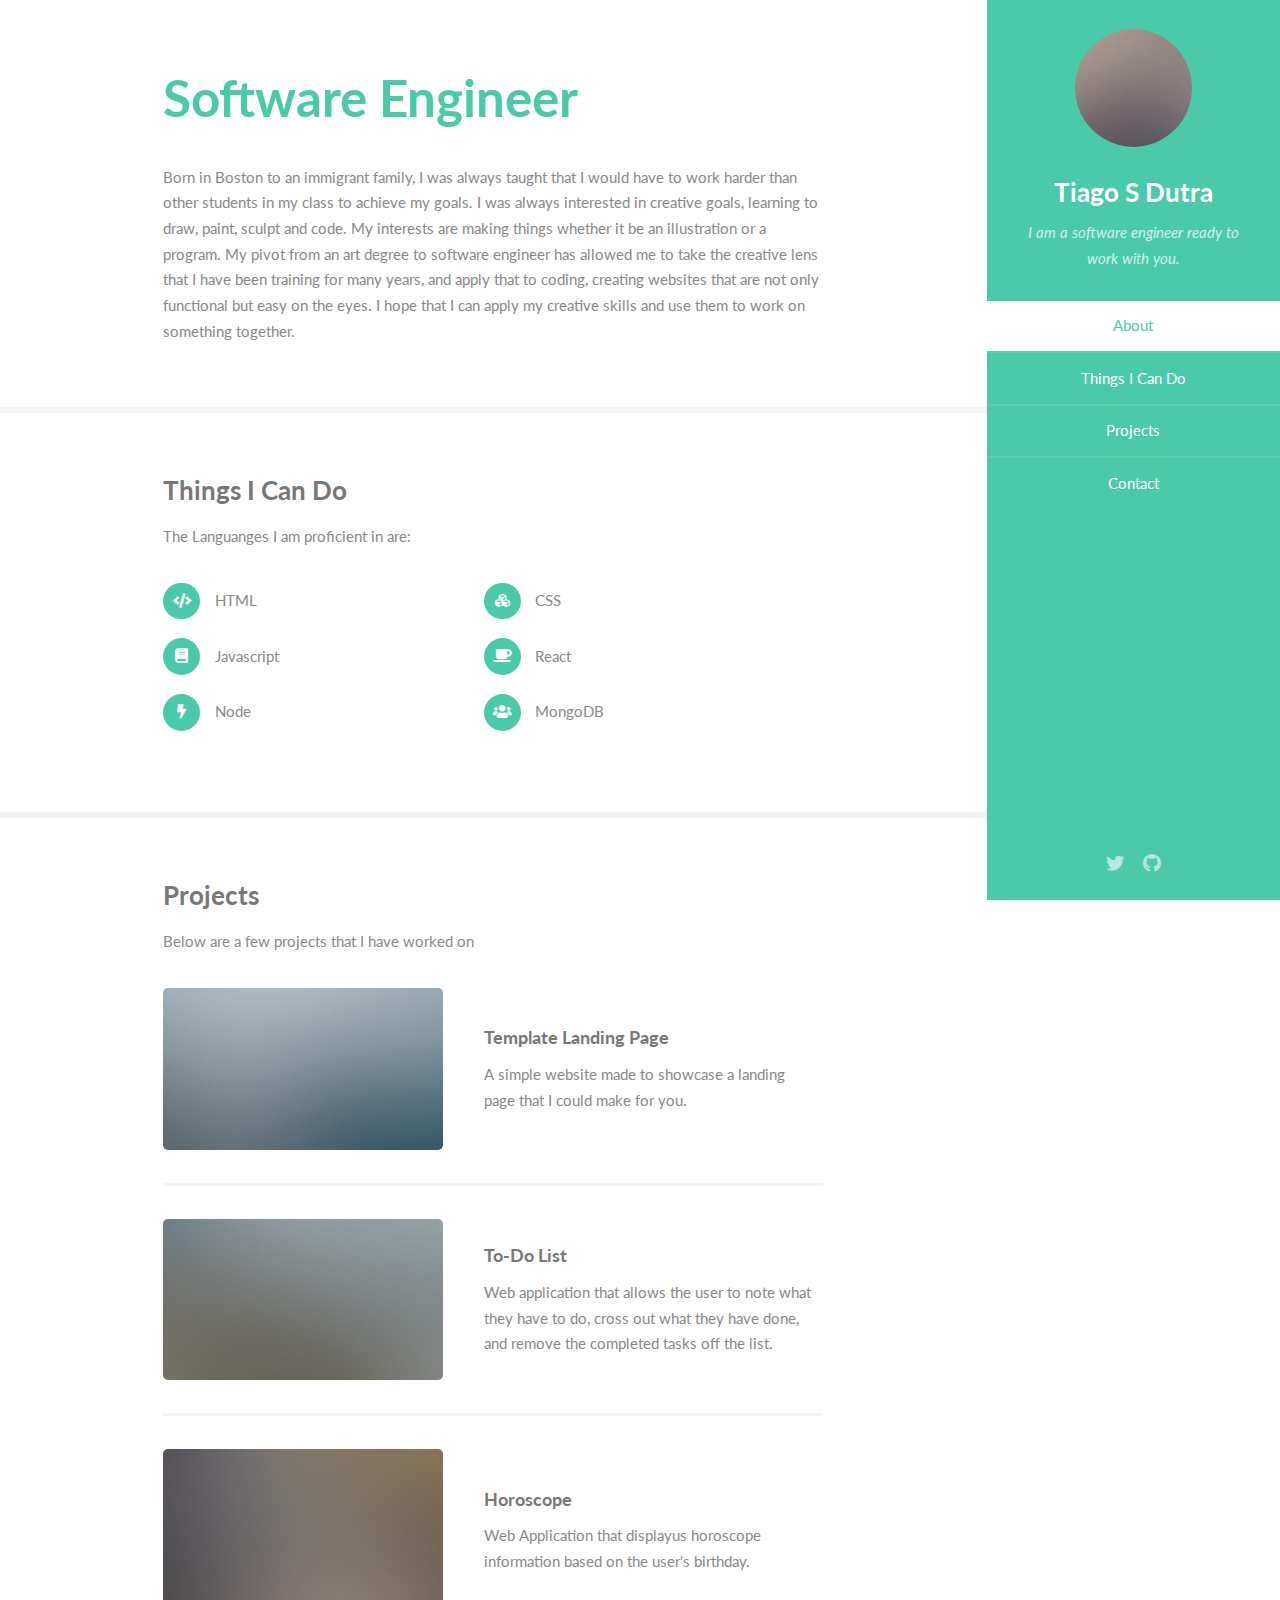
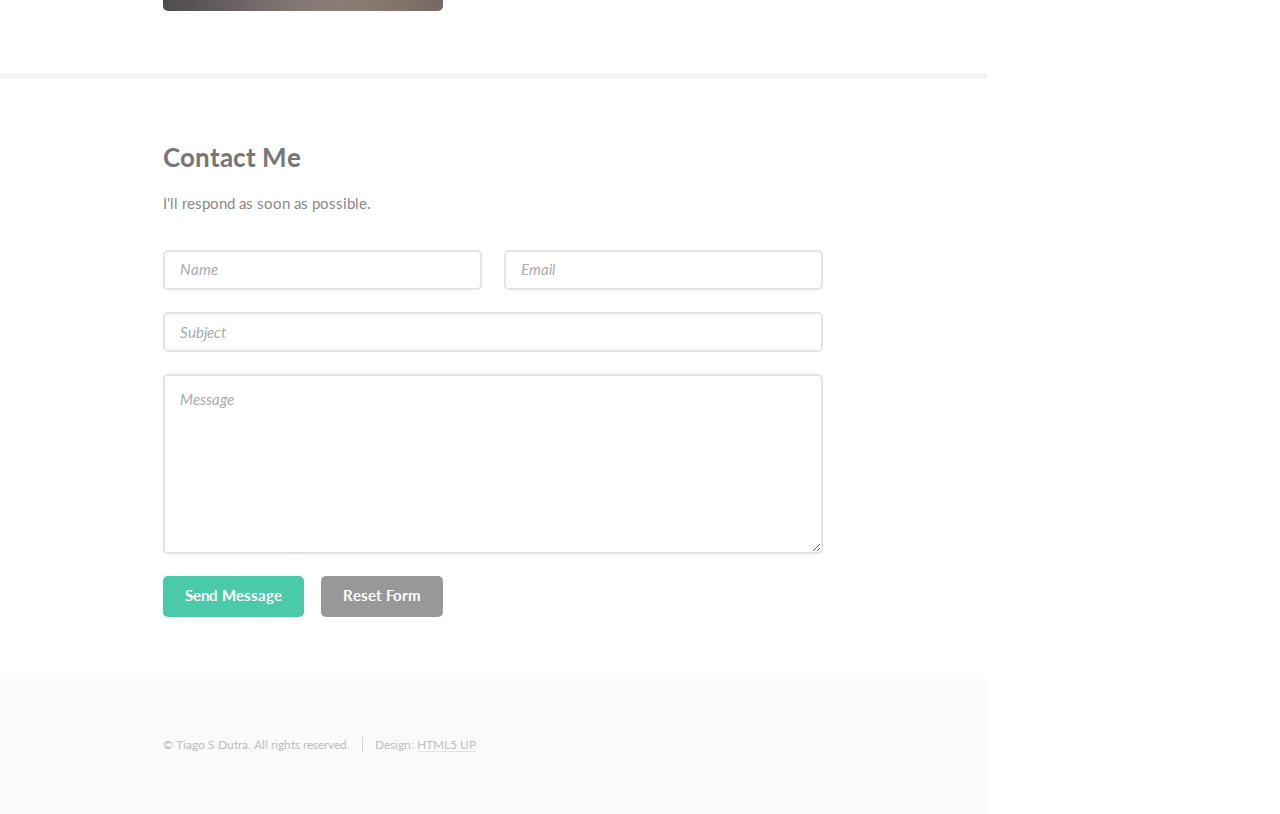
==== index.html @ 6ede803d "Initial commit" ====
<!DOCTYPE HTML>
<!--
	Read Only by HTML5 UP
	html5up.net | @ajlkn
	Free for personal and commercial use under the CCA 3.0 license (html5up.net/license)
-->
<html>
	<head>
		<title>Read Only by HTML5 UP</title>
		<meta charset="utf-8" />
		<meta name="viewport" content="width=device-width, initial-scale=1, user-scalable=no" />
		<link rel="stylesheet" href="assets/css/main.css" />
	</head>
	<body class="is-preload">

		<!-- Header -->
			<section id="header">
				<header>
					<span class="image avatar"><img src="images/avatar.jpg" alt="" /></span>
					<h1 id="logo"><a href="#">Tiago S Dutra</a></h1>
					<p>I am a software engineer ready to work with you.</p>
				</header>
				<nav id="nav">
					<ul>
						<li><a href="#one" class="active">About</a></li>
						<li><a href="#two">Things I Can Do</a></li>
						<li><a href="#three">Projects</a></li>
						<li><a href="#four">Contact</a></li>
					</ul>
				</nav>
				<footer>
					<ul class="icons">
						<li><a href="#" class="icon brands fa-twitter"><span class="label">Twitter</span></a></li>
						<!-- <li><a href="#" class="icon brands fa-facebook-f"><span class="label">Facebook</span></a></li> -->
						<!-- <li><a href="#" class="icon brands fa-instagram"><span class="label">Instagram</span></a></li> -->
						<li><a href="#" class="icon brands fa-github"><span class="label">Github</span></a></li>
						<!-- <li><a href="#" class="icon solid fa-envelope"><span class="label">Email</span></a></li> -->
					</ul>
				</footer>
			</section>

		<!-- Wrapper -->
			<div id="wrapper">

				<!-- Main -->
					<div id="main">

						<!-- One -->
							<section id="one">
								<!-- <div class="image main" data-position="center">
									<img src="images/banner.jpg" alt="" />
								</div> -->
								<div class="container">
									<header class="major">
										<h2>Software Engineer</h2>
										<!-- <p>Just an incredibly simple responsive site<br />
										template freebie by <a href="http://html5up.net">HTML5 UP</a>.</p> -->
									</header>
									<p>Born in Boston to an immigrant family, I was always taught that I would have to work harder than other students in my class to achieve my goals. I was always interested in creative goals, learning to draw, paint, sculpt and code. My interests are making things whether it be an illustration or a program. My pivot from an art degree to software engineer has allowed me to take the creative lens that I have been training for many years, and apply that to coding, creating websites that are not only functional but easy on the eyes. I hope that I can apply my creative skills and use them to work on something together.
									</p>
								</div>
							</section>

						<!-- Two -->
							<section id="two">
								<div class="container">
									<h3>Things I Can Do</h3>
									<p>The Languanges I am proficient in are:</p>
									<ul class="feature-icons">
										<li class="icon solid fa-code">HTML</li>
										<li class="icon solid fa-cubes">CSS</li>
										<li class="icon solid fa-book">Javascript</li>
										<li class="icon solid fa-coffee">React</li>
										<li class="icon solid fa-bolt">Node</li>
										<li class="icon solid fa-users">MongoDB</li>
									</ul>
								</div>
							</section>

						<!-- Three -->
							<section id="three">
								<div class="container">
									<h3>Projects</h3>
									<p>Below are a few projects that I have worked on</p>
									<div class="features">
										<article>
											<a href="#" class="image"><img src="images/pic01.jpg" alt="" /></a>
											<div class="inner">
												<h4>Template Landing Page</h4>
												<p>A simple website made to showcase a landing page that I could make for you.</p>
											</div>
										</article>
										<article>
											<a href="#" class="image"><img src="images/pic02.jpg" alt="" /></a>
											<div class="inner">
												<h4>To-Do List</h4>
												<p>Web application that allows the user to note what they have to do, cross out what they have done, and remove the completed tasks off the list.</p>
											</div>
										</article>
										<article>
											<a href="#" class="image"><img src="images/pic03.jpg" alt="" /></a>
											<div class="inner">
												<h4>Horoscope</h4>
												<p>Web Application that displayus horoscope information based on the user's birthday.</p>
											</div>
										</article>
									</div>
								</div>
							</section>

						<!-- Four -->
							<section id="four">
								<div class="container">
									<h3>Contact Me</h3>
									<p>I'll respond as soon as possible.</p>
									<form method="post" action="#">
										<div class="row gtr-uniform">
											<div class="col-6 col-12-xsmall"><input type="text" name="name" id="name" placeholder="Name" /></div>
											<div class="col-6 col-12-xsmall"><input type="email" name="email" id="email" placeholder="Email" /></div>
											<div class="col-12"><input type="text" name="subject" id="subject" placeholder="Subject" /></div>
											<div class="col-12"><textarea name="message" id="message" placeholder="Message" rows="6"></textarea></div>
											<div class="col-12">
												<ul class="actions">
													<li><input type="submit" class="primary" value="Send Message" /></li>
													<li><input type="reset" value="Reset Form" /></li>
												</ul>
											</div>
										</div>
									</form>
								</div>
							</section>

						<!-- Five -->
						<!--
							<section id="five">
								<div class="container">
									<h3>Elements</h3>

									<section>
										<h4>Text</h4>
										<p>This is <b>bold</b> and this is <strong>strong</strong>. This is <i>italic</i> and this is <em>emphasized</em>.
										This is <sup>superscript</sup> text and this is <sub>subscript</sub> text.
										This is <u>underlined</u> and this is code: <code>for (;;) { ... }</code>. Finally, <a href="#">this is a link</a>.</p>
										<hr />
										<header>
											<h4>Heading with a Subtitle</h4>
											<p>Lorem ipsum dolor sit amet nullam id egestas urna aliquam</p>
										</header>
										<p>Nunc lacinia ante nunc ac lobortis. Interdum adipiscing gravida odio porttitor sem non mi integer non faucibus ornare mi ut ante amet placerat aliquet. Volutpat eu sed ante lacinia sapien lorem accumsan varius montes viverra nibh in adipiscing blandit tempus accumsan.</p>
										<header>
											<h5>Heading with a Subtitle</h5>
											<p>Lorem ipsum dolor sit amet nullam id egestas urna aliquam</p>
										</header>
										<p>Nunc lacinia ante nunc ac lobortis. Interdum adipiscing gravida odio porttitor sem non mi integer non faucibus ornare mi ut ante amet placerat aliquet. Volutpat eu sed ante lacinia sapien lorem accumsan varius montes viverra nibh in adipiscing blandit tempus accumsan.</p>
										<hr />
										<h2>Heading Level 2</h2>
										<h3>Heading Level 3</h3>
										<h4>Heading Level 4</h4>
										<h5>Heading Level 5</h5>
										<h6>Heading Level 6</h6>
										<hr />
										<h5>Blockquote</h5>
										<blockquote>Fringilla nisl. Donec accumsan interdum nisi, quis tincidunt felis sagittis eget tempus euismod. Vestibulum ante ipsum primis in faucibus vestibulum. Blandit adipiscing eu felis iaculis volutpat ac adipiscing accumsan faucibus. Vestibulum ante ipsum primis in faucibus lorem ipsum dolor sit amet nullam adipiscing eu felis.</blockquote>
										<h5>Preformatted</h5>
										<pre><code>i = 0;

while (!deck.isInOrder()) {
    print 'Iteration ' + i;
    deck.shuffle();
    i++;
}

print 'It took ' + i + ' iterations to sort the deck.';</code></pre>
									</section>

									<section>
										<h4>Lists</h4>
										<div class="row">
											<div class="col-6 col-12-xsmall">
												<h5>Unordered</h5>
												<ul>
													<li>Dolor pulvinar etiam magna etiam.</li>
													<li>Sagittis adipiscing lorem eleifend.</li>
													<li>Felis enim feugiat dolore viverra.</li>
												</ul>
												<h5>Alternate</h5>
												<ul class="alt">
													<li>Dolor pulvinar etiam magna etiam.</li>
													<li>Sagittis adipiscing lorem eleifend.</li>
													<li>Felis enim feugiat dolore viverra.</li>
												</ul>
											</div>
											<div class="col-6 col-12-xsmall">
												<h5>Ordered</h5>
												<ol>
													<li>Dolor pulvinar etiam magna etiam.</li>
													<li>Etiam vel felis at lorem sed viverra.</li>
													<li>Felis enim feugiat dolore viverra.</li>
													<li>Dolor pulvinar etiam magna etiam.</li>
													<li>Etiam vel felis at lorem sed viverra.</li>
													<li>Felis enim feugiat dolore viverra.</li>
												</ol>
												<h5>Icons</h5>
												<ul class="icons">
													<li><a href="#" class="icon brands fa-twitter"><span class="label">Twitter</span></a></li>
													<li><a href="#" class="icon brands fa-facebook-f"><span class="label">Facebook</span></a></li>
													<li><a href="#" class="icon brands fa-instagram"><span class="label">Instagram</span></a></li>
													<li><a href="#" class="icon brands fa-github"><span class="label">Github</span></a></li>
													<li><a href="#" class="icon brands fa-dribbble"><span class="label">Dribbble</span></a></li>
													<li><a href="#" class="icon brands fa-tumblr"><span class="label">Tumblr</span></a></li>
												</ul>
											</div>
										</div>
										<h5>Actions</h5>
										<ul class="actions">
											<li><a href="#" class="button primary">Default</a></li>
											<li><a href="#" class="button">Default</a></li>
											<li><a href="#" class="button alt">Default</a></li>
										</ul>
										<ul class="actions small">
											<li><a href="#" class="button primary small">Small</a></li>
											<li><a href="#" class="button small">Small</a></li>
											<li><a href="#" class="button alt small">Small</a></li>
										</ul>
										<div class="row">
											<div class="col-3 col-6-medium col-12-xsmall">
												<ul class="actions stacked">
													<li><a href="#" class="button primary">Default</a></li>
													<li><a href="#" class="button">Default</a></li>
													<li><a href="#" class="button alt">Default</a></li>
												</ul>
											</div>
											<div class="col-3 col-6 col-12-xsmall">
												<ul class="actions stacked">
													<li><a href="#" class="button primary small">Small</a></li>
													<li><a href="#" class="button small">Small</a></li>
													<li><a href="#" class="button alt small">Small</a></li>
												</ul>
											</div>
											<div class="col-3 col-6-medium col-12-xsmall">
												<ul class="actions stacked">
													<li><a href="#" class="button primary fit">Default</a></li>
													<li><a href="#" class="button fit">Default</a></li>
													<li><a href="#" class="button alt fit">Default</a></li>
												</ul>
											</div>
											<div class="col-3 col-6-medium col-12-xsmall">
												<ul class="actions stacked">
													<li><a href="#" class="button primary small fit">Small</a></li>
													<li><a href="#" class="button small fit">Small</a></li>
													<li><a href="#" class="button alt small fit">Small</a></li>
												</ul>
											</div>
										</div>
									</section>

									<section>
										<h4>Table</h4>
										<h5>Default</h5>
										<div class="table-wrapper">
											<table>
												<thead>
													<tr>
														<th>Name</th>
														<th>Description</th>
														<th>Price</th>
													</tr>
												</thead>
												<tbody>
													<tr>
														<td>Item One</td>
														<td>Ante turpis integer aliquet porttitor.</td>
														<td>29.99</td>
													</tr>
													<tr>
														<td>Item Two</td>
														<td>Vis ac commodo adipiscing arcu aliquet.</td>
														<td>19.99</td>
													</tr>
													<tr>
														<td>Item Three</td>
														<td> Morbi faucibus arcu accumsan lorem.</td>
														<td>29.99</td>
													</tr>
													<tr>
														<td>Item Four</td>
														<td>Vitae integer tempus condimentum.</td>
														<td>19.99</td>
													</tr>
													<tr>
														<td>Item Five</td>
														<td>Ante turpis integer aliquet porttitor.</td>
														<td>29.99</td>
													</tr>
												</tbody>
												<tfoot>
													<tr>
														<td colspan="2"></td>
														<td>100.00</td>
													</tr>
												</tfoot>
											</table>
										</div>

										<h5>Alternate</h5>
										<div class="table-wrapper">
											<table class="alt">
												<thead>
													<tr>
														<th>Name</th>
														<th>Description</th>
														<th>Price</th>
													</tr>
												</thead>
												<tbody>
													<tr>
														<td>Item One</td>
														<td>Ante turpis integer aliquet porttitor.</td>
														<td>29.99</td>
													</tr>
													<tr>
														<td>Item Two</td>
														<td>Vis ac commodo adipiscing arcu aliquet.</td>
														<td>19.99</td>
													</tr>
													<tr>
														<td>Item Three</td>
														<td> Morbi faucibus arcu accumsan lorem.</td>
														<td>29.99</td>
													</tr>
													<tr>
														<td>Item Four</td>
														<td>Vitae integer tempus condimentum.</td>
														<td>19.99</td>
													</tr>
													<tr>
														<td>Item Five</td>
														<td>Ante turpis integer aliquet porttitor.</td>
														<td>29.99</td>
													</tr>
												</tbody>
												<tfoot>
													<tr>
														<td colspan="2"></td>
														<td>100.00</td>
													</tr>
												</tfoot>
											</table>
										</div>
									</section>

									<section>
										<h4>Buttons</h4>
										<ul class="actions">
											<li><a href="#" class="button primary">Primary</a></li>
											<li><a href="#" class="button">Default</a></li>
											<li><a href="#" class="button alt">Alternate</a></li>
										</ul>
										<ul class="actions">
											<li><a href="#" class="button primary large">Large</a></li>
											<li><a href="#" class="button">Default</a></li>
											<li><a href="#" class="button alt small">Small</a></li>
										</ul>
										<ul class="actions fit">
											<li><a href="#" class="button primary fit">Fit</a></li>
											<li><a href="#" class="button fit">Fit</a></li>
											<li><a href="#" class="button alt fit">Fit</a></li>
										</ul>
										<ul class="actions fit small">
											<li><a href="#" class="button primary fit small">Fit + Small</a></li>
											<li><a href="#" class="button fit small">Fit + Small</a></li>
											<li><a href="#" class="button alt fit small">Fit + Small</a></li>
										</ul>
										<ul class="actions">
											<li><a href="#" class="button primary icon solid fa-download">Icon</a></li>
											<li><a href="#" class="button icon solid fa-download">Icon</a></li>
											<li><a href="#" class="button alt icon solid fa-check">Icon</a></li>
										</ul>
										<ul class="actions">
											<li><span class="button primary disabled">Primary</span></li>
											<li><span class="button disabled">Default</span></li>
											<li><span class="button alt disabled">Alternate</span></li>
										</ul>
									</section>

									<section>
										<h4>Form</h4>
										<form method="post" action="#">
											<div class="row gtr-uniform">
												<div class="col-6 col-12-xsmall">
													<input type="text" name="demo-name" id="demo-name" value="" placeholder="Name" />
												</div>
												<div class="col-6 col-12-xsmall">
													<input type="email" name="demo-email" id="demo-email" value="" placeholder="Email" />
												</div>
												<div class="col-12">
													<select name="demo-category" id="demo-category">
														<option value="">- Category -</option>
														<option value="1">Manufacturing</option>
														<option value="1">Shipping</option>
														<option value="1">Administration</option>
														<option value="1">Human Resources</option>
													</select>
												</div>
												<div class="col-4 col-12-medium">
													<input type="radio" id="demo-priority-low" name="demo-priority" checked>
													<label for="demo-priority-low">Low Priority</label>
												</div>
												<div class="col-4 col-12-medium">
													<input type="radio" id="demo-priority-normal" name="demo-priority">
													<label for="demo-priority-normal">Normal Priority</label>
												</div>
												<div class="col-4 col-12-medium">
													<input type="radio" id="demo-priority-high" name="demo-priority">
													<label for="demo-priority-high">High Priority</label>
												</div>
												<div class="col-6 col-12-medium">
													<input type="checkbox" id="demo-copy" name="demo-copy">
													<label for="demo-copy">Email me a copy of this message</label>
												</div>
												<div class="col-6 col-12-medium">
													<input type="checkbox" id="demo-human" name="demo-human" checked>
													<label for="demo-human">I am a human and not a robot</label>
												</div>
												<div class="col-12">
													<textarea name="demo-message" id="demo-message" placeholder="Enter your message" rows="6"></textarea>
												</div>
												<div class="col-12">
													<ul class="actions">
														<li><input type="submit" value="Send Message" /></li>
														<li><input type="reset" value="Reset" class="alt" /></li>
													</ul>
												</div>
											</div>
										</form>
									</section>

									<section>
										<h4>Image</h4>
										<h5>Fit</h5>
										<span class="image fit"><img src="images/banner.jpg" alt="" /></span>
										<div class="box alt">
											<div class="row gtr-50 gtr-uniform">
												<div class="col-4"><span class="image fit"><img src="images/pic01.jpg" alt="" /></span></div>
												<div class="col-4"><span class="image fit"><img src="images/pic02.jpg" alt="" /></span></div>
												<div class="col-4"><span class="image fit"><img src="images/pic03.jpg" alt="" /></span></div>
												<div class="col-4"><span class="image fit"><img src="images/pic02.jpg" alt="" /></span></div>
												<div class="col-4"><span class="image fit"><img src="images/pic03.jpg" alt="" /></span></div>
												<div class="col-4"><span class="image fit"><img src="images/pic01.jpg" alt="" /></span></div>
												<div class="col-4"><span class="image fit"><img src="images/pic03.jpg" alt="" /></span></div>
												<div class="col-4"><span class="image fit"><img src="images/pic01.jpg" alt="" /></span></div>
												<div class="col-4"><span class="image fit"><img src="images/pic02.jpg" alt="" /></span></div>
											</div>
										</div>
										<h5>Left &amp; Right</h5>
										<p><span class="image left"><img src="images/avatar.jpg" alt="" /></span>Fringilla nisl. Donec accumsan interdum nisi, quis tincidunt felis sagittis eget. tempus euismod. Vestibulum ante ipsum primis in faucibus vestibulum. Blandit adipiscing eu felis iaculis volutpat ac adipiscing accumsan eu faucibus. Integer ac pellentesque praesent tincidunt felis sagittis eget. tempus euismod. Vestibulum ante ipsum primis in faucibus vestibulum. Blandit adipiscing eu felis iaculis volutpat ac adipiscing accumsan eu faucibus. Integer ac pellentesque praesent. Donec accumsan interdum nisi, quis tincidunt felis sagittis eget. tempus euismod. Vestibulum ante ipsum primis in faucibus vestibulum. Blandit adipiscing eu felis iaculis volutpat ac adipiscing accumsan eu faucibus. Integer ac pellentesque praesent tincidunt felis sagittis eget. tempus euismod. Vestibulum ante ipsum primis in faucibus vestibulum. Blandit adipiscing eu felis iaculis volutpat ac adipiscing accumsan eu faucibus. Integer ac pellentesque praesent.</p>
										<p><span class="image right"><img src="images/avatar.jpg" alt="" /></span>Fringilla nisl. Donec accumsan interdum nisi, quis tincidunt felis sagittis eget. tempus euismod. Vestibulum ante ipsum primis in faucibus vestibulum. Blandit adipiscing eu felis iaculis volutpat ac adipiscing accumsan eu faucibus. Integer ac pellentesque praesent tincidunt felis sagittis eget. tempus euismod. Vestibulum ante ipsum primis in faucibus vestibulum. Blandit adipiscing eu felis iaculis volutpat ac adipiscing accumsan eu faucibus. Integer ac pellentesque praesent. Donec accumsan interdum nisi, quis tincidunt felis sagittis eget. tempus euismod. Vestibulum ante ipsum primis in faucibus vestibulum. Blandit adipiscing eu felis iaculis volutpat ac adipiscing accumsan eu faucibus. Integer ac pellentesque praesent tincidunt felis sagittis eget. tempus euismod. Vestibulum ante ipsum primis in faucibus vestibulum. Blandit adipiscing eu felis iaculis volutpat ac adipiscing accumsan eu faucibus. Integer ac pellentesque praesent.</p>
									</section>

								</div>
							</section>
						-->

					</div>

				<!-- Footer -->
					<section id="footer">
						<div class="container">
							<ul class="copyright">
								<li>&copy; Tiago S Dutra. All rights reserved.</li><li>Design: <a href="http://html5up.net">HTML5 UP</a></li>
							</ul>
						</div>
					</section>

			</div>

		<!-- Scripts -->
			<script src="assets/js/jquery.min.js"></script>
			<script src="assets/js/jquery.scrollex.min.js"></script>
			<script src="assets/js/jquery.scrolly.min.js"></script>
			<script src="assets/js/browser.min.js"></script>
			<script src="assets/js/breakpoints.min.js"></script>
			<script src="assets/js/util.js"></script>
			<script src="assets/js/main.js"></script>

	</body>
</html>
---- assets/css/main.css ----
@import url("fontawesome-all.min.css");
@import url("https://fonts.googleapis.com/css?family=Lato:400,400italic,700,700italic|Source+Code+Pro:400");

/*
	Read Only by HTML5 UP
	html5up.net | @ajlkn
	Free for personal and commercial use under the CCA 3.0 license (html5up.net/license)
*/

html, body, div, span, applet, object,
iframe, h1, h2, h3, h4, h5, h6, p, blockquote,
pre, a, abbr, acronym, address, big, cite,
code, del, dfn, em, img, ins, kbd, q, s, samp,
small, strike, strong, sub, sup, tt, var, b,
u, i, center, dl, dt, dd, ol, ul, li, fieldset,
form, label, legend, table, caption, tbody,
tfoot, thead, tr, th, td, article, aside,
canvas, details, embed, figure, figcaption,
footer, header, hgroup, menu, nav, output, ruby,
section, summary, time, mark, audio, video {
	margin: 0;
	padding: 0;
	border: 0;
	font-size: 100%;
	font: inherit;
	vertical-align: baseline;}

article, aside, details, figcaption, figure,
footer, header, hgroup, menu, nav, section {
	display: block;}

body {
	line-height: 1;
}

ol, ul {
	list-style: none;
}

blockquote, q {
	quotes: none;
}

	blockquote:before, blockquote:after, q:before, q:after {
		content: '';
		content: none;
	}

table {
	border-collapse: collapse;
	border-spacing: 0;
}

body {
	-webkit-text-size-adjust: none;
}

mark {
	background-color: transparent;
	color: inherit;
}

input::-moz-focus-inner {
	border: 0;
	padding: 0;
}

input, select, textarea {
	-moz-appearance: none;
	-webkit-appearance: none;
	-ms-appearance: none;
	appearance: none;
}

/* Basic */

	html {
		box-sizing: border-box;
	}

	*, *:before, *:after {
		box-sizing: inherit;
	}

	body {
		background: #fff;
	}

		body.is-preload *, body.is-preload *:before, body.is-preload *:after {
			-moz-animation: none !important;
			-webkit-animation: none !important;
			-ms-animation: none !important;
			animation: none !important;
			-moz-transition: none !important;
			-webkit-transition: none !important;
			-ms-transition: none !important;
			transition: none !important;
		}

	body, input, select, textarea {
		color: #888;
		font-family: "Lato", sans-serif;
		font-size: 16pt;
		font-weight: 400;
		line-height: 1.75em;
	}

	a {
		-moz-transition: color 0.2s ease-in-out, border-color 0.2s ease-in-out;
		-webkit-transition: color 0.2s ease-in-out, border-color 0.2s ease-in-out;
		-ms-transition: color 0.2s ease-in-out, border-color 0.2s ease-in-out;
		transition: color 0.2s ease-in-out, border-color 0.2s ease-in-out;
		border-bottom: solid 1px #e4e4e4;
		color: inherit;
		text-decoration: none;
	}

		a:hover {
			border-bottom-color: transparent;
			color: #4acaa8 !important;
		}

	strong, b {
		color: #777;
		font-weight: 700;
	}

	em, i {
		font-style: italic;
	}

	p {
		margin: 0 0 2.25em 0;
	}

	h1, h2, h3, h4, h5, h6 {
		color: #777;
		font-weight: 700;
		line-height: 1em;
		margin: 0 0 0.5625em 0;
	}

		h1 a, h2 a, h3 a, h4 a, h5 a, h6 a {
			border: 0;
			color: inherit;
			text-decoration: none;
		}

	h2 {
		font-size: 2em;
		line-height: 1.5em;
	}

	h3 {
		font-size: 1.75em;
		line-height: 1.5em;
	}

	h4 {
		font-size: 1.25em;
		line-height: 1.5em;
	}

	h5 {
		font-size: 0.9em;
		line-height: 1.5em;
	}

	h6 {
		font-size: 0.7em;
		line-height: 1.5em;
	}

	sub {
		font-size: 0.8em;
		position: relative;
		top: 0.5em;
	}

	sup {
		font-size: 0.8em;
		position: relative;
		top: -0.5em;
	}

	hr {
		border: 0;
		border-bottom: solid 2px #f4f4f4;
		margin: 2.25em 0;
	}

		hr.major {
			margin: 3.375em 0;
		}

	blockquote {
		border-left: solid 8px #e4e4e4;
		font-style: italic;
		margin: 0 0 2.25em 0;
		padding: 0.5em 0 0.5em 2em;
	}

	code {
		background: #555;
		border-radius: 5px;
		color: #fff;
		font-family: "Source Code Pro", monospace;
		font-size: 0.9em;
		margin: 0 0.25em;
		padding: 0.25em 0.65em;
	}

	pre {
		font-family: "Source Code Pro", monospace;
		font-size: 0.9em;
		margin: 0 0 2.25em 0;
	}

		pre code {
			-webkit-overflow-scrolling: touch;
			display: block;
			line-height: 1.5em;
			overflow-x: auto;
			padding: 1em 1.5em;
		}

	.align-left {
		text-align: left;
	}

	.align-center {
		text-align: center;
	}

	.align-right {
		text-align: right;
	}

/* Row */

	.row {
		display: flex;
		flex-wrap: wrap;
		box-sizing: border-box;
		align-items: stretch;
	}

		.row > * {
			box-sizing: border-box;
		}

		.row.gtr-uniform > * > :last-child {
			margin-bottom: 0;
		}

		.row.aln-left {
			justify-content: flex-start;
		}

		.row.aln-center {
			justify-content: center;
		}

		.row.aln-right {
			justify-content: flex-end;
		}

		.row.aln-top {
			align-items: flex-start;
		}

		.row.aln-middle {
			align-items: center;
		}

		.row.aln-bottom {
			align-items: flex-end;
		}

		.row > .imp {
			order: -1;
		}

		.row > .col-1 {
			width: 8.33333%;
		}

		.row > .off-1 {
			margin-left: 8.33333%;
		}

		.row > .col-2 {
			width: 16.66667%;
		}

		.row > .off-2 {
			margin-left: 16.66667%;
		}

		.row > .col-3 {
			width: 25%;
		}

		.row > .off-3 {
			margin-left: 25%;
		}

		.row > .col-4 {
			width: 33.33333%;
		}

		.row > .off-4 {
			margin-left: 33.33333%;
		}

		.row > .col-5 {
			width: 41.66667%;
		}

		.row > .off-5 {
			margin-left: 41.66667%;
		}

		.row > .col-6 {
			width: 50%;
		}

		.row > .off-6 {
			margin-left: 50%;
		}

		.row > .col-7 {
			width: 58.33333%;
		}

		.row > .off-7 {
			margin-left: 58.33333%;
		}

		.row > .col-8 {
			width: 66.66667%;
		}

		.row > .off-8 {
			margin-left: 66.66667%;
		}

		.row > .col-9 {
			width: 75%;
		}

		.row > .off-9 {
			margin-left: 75%;
		}

		.row > .col-10 {
			width: 83.33333%;
		}

		.row > .off-10 {
			margin-left: 83.33333%;
		}

		.row > .col-11 {
			width: 91.66667%;
		}

		.row > .off-11 {
			margin-left: 91.66667%;
		}

		.row > .col-12 {
			width: 100%;
		}

		.row > .off-12 {
			margin-left: 100%;
		}

		.row.gtr-0 {
			margin-top: 0;
			margin-left: 0em;
		}

			.row.gtr-0 > * {
				padding: 0 0 0 0em;
			}

			.row.gtr-0.gtr-uniform {
				margin-top: 0em;
			}

				.row.gtr-0.gtr-uniform > * {
					padding-top: 0em;
				}

		.row.gtr-25 {
			margin-top: 0;
			margin-left: -0.5em;
		}

			.row.gtr-25 > * {
				padding: 0 0 0 0.5em;
			}

			.row.gtr-25.gtr-uniform {
				margin-top: -0.5em;
			}

				.row.gtr-25.gtr-uniform > * {
					padding-top: 0.5em;
				}

		.row.gtr-50 {
			margin-top: 0;
			margin-left: -1em;
		}

			.row.gtr-50 > * {
				padding: 0 0 0 1em;
			}

			.row.gtr-50.gtr-uniform {
				margin-top: -1em;
			}

				.row.gtr-50.gtr-uniform > * {
					padding-top: 1em;
				}

		.row {
			margin-top: 0;
			margin-left: -2em;
		}

			.row > * {
				padding: 0 0 0 2em;
			}

			.row.gtr-uniform {
				margin-top: -2em;
			}

				.row.gtr-uniform > * {
					padding-top: 2em;
				}

		.row.gtr-150 {
			margin-top: 0;
			margin-left: -3em;
		}

			.row.gtr-150 > * {
				padding: 0 0 0 3em;
			}

			.row.gtr-150.gtr-uniform {
				margin-top: -3em;
			}

				.row.gtr-150.gtr-uniform > * {
					padding-top: 3em;
				}

		.row.gtr-200 {
			margin-top: 0;
			margin-left: -4em;
		}

			.row.gtr-200 > * {
				padding: 0 0 0 4em;
			}

			.row.gtr-200.gtr-uniform {
				margin-top: -4em;
			}

				.row.gtr-200.gtr-uniform > * {
					padding-top: 4em;
				}

		@media screen and (max-width: 1680px) {

			.row {
				display: flex;
				flex-wrap: wrap;
				box-sizing: border-box;
				align-items: stretch;
			}

				.row > * {
					box-sizing: border-box;
				}

				.row.gtr-uniform > * > :last-child {
					margin-bottom: 0;
				}

				.row.aln-left {
					justify-content: flex-start;
				}

				.row.aln-center {
					justify-content: center;
				}

				.row.aln-right {
					justify-content: flex-end;
				}

				.row.aln-top {
					align-items: flex-start;
				}

				.row.aln-middle {
					align-items: center;
				}

				.row.aln-bottom {
					align-items: flex-end;
				}

				.row > .imp-xlarge {
					order: -1;
				}

				.row > .col-1-xlarge {
					width: 8.33333%;
				}

				.row > .off-1-xlarge {
					margin-left: 8.33333%;
				}

				.row > .col-2-xlarge {
					width: 16.66667%;
				}

				.row > .off-2-xlarge {
					margin-left: 16.66667%;
				}

				.row > .col-3-xlarge {
					width: 25%;
				}

				.row > .off-3-xlarge {
					margin-left: 25%;
				}

				.row > .col-4-xlarge {
					width: 33.33333%;
				}

				.row > .off-4-xlarge {
					margin-left: 33.33333%;
				}

				.row > .col-5-xlarge {
					width: 41.66667%;
				}

				.row > .off-5-xlarge {
					margin-left: 41.66667%;
				}

				.row > .col-6-xlarge {
					width: 50%;
				}

				.row > .off-6-xlarge {
					margin-left: 50%;
				}

				.row > .col-7-xlarge {
					width: 58.33333%;
				}

				.row > .off-7-xlarge {
					margin-left: 58.33333%;
				}

				.row > .col-8-xlarge {
					width: 66.66667%;
				}

				.row > .off-8-xlarge {
					margin-left: 66.66667%;
				}

				.row > .col-9-xlarge {
					width: 75%;
				}

				.row > .off-9-xlarge {
					margin-left: 75%;
				}

				.row > .col-10-xlarge {
					width: 83.33333%;
				}

				.row > .off-10-xlarge {
					margin-left: 83.33333%;
				}

				.row > .col-11-xlarge {
					width: 91.66667%;
				}

				.row > .off-11-xlarge {
					margin-left: 91.66667%;
				}

				.row > .col-12-xlarge {
					width: 100%;
				}

				.row > .off-12-xlarge {
					margin-left: 100%;
				}

				.row.gtr-0 {
					margin-top: 0;
					margin-left: 0em;
				}

					.row.gtr-0 > * {
						padding: 0 0 0 0em;
					}

					.row.gtr-0.gtr-uniform {
						margin-top: 0em;
					}

						.row.gtr-0.gtr-uniform > * {
							padding-top: 0em;
						}

				.row.gtr-25 {
					margin-top: 0;
					margin-left: -0.5em;
				}

					.row.gtr-25 > * {
						padding: 0 0 0 0.5em;
					}

					.row.gtr-25.gtr-uniform {
						margin-top: -0.5em;
					}

						.row.gtr-25.gtr-uniform > * {
							padding-top: 0.5em;
						}

				.row.gtr-50 {
					margin-top: 0;
					margin-left: -1em;
				}

					.row.gtr-50 > * {
						padding: 0 0 0 1em;
					}

					.row.gtr-50.gtr-uniform {
						margin-top: -1em;
					}

						.row.gtr-50.gtr-uniform > * {
							padding-top: 1em;
						}

				.row {
					margin-top: 0;
					margin-left: -2em;
				}

					.row > * {
						padding: 0 0 0 2em;
					}

					.row.gtr-uniform {
						margin-top: -2em;
					}

						.row.gtr-uniform > * {
							padding-top: 2em;
						}

				.row.gtr-150 {
					margin-top: 0;
					margin-left: -3em;
				}

					.row.gtr-150 > * {
						padding: 0 0 0 3em;
					}

					.row.gtr-150.gtr-uniform {
						margin-top: -3em;
					}

						.row.gtr-150.gtr-uniform > * {
							padding-top: 3em;
						}

				.row.gtr-200 {
					margin-top: 0;
					margin-left: -4em;
				}

					.row.gtr-200 > * {
						padding: 0 0 0 4em;
					}

					.row.gtr-200.gtr-uniform {
						margin-top: -4em;
					}

						.row.gtr-200.gtr-uniform > * {
							padding-top: 4em;
						}

		}

		@media screen and (max-width: 1280px) {

			.row {
				display: flex;
				flex-wrap: wrap;
				box-sizing: border-box;
				align-items: stretch;
			}

				.row > * {
					box-sizing: border-box;
				}

				.row.gtr-uniform > * > :last-child {
					margin-bottom: 0;
				}

				.row.aln-left {
					justify-content: flex-start;
				}

				.row.aln-center {
					justify-content: center;
				}

				.row.aln-right {
					justify-content: flex-end;
				}

				.row.aln-top {
					align-items: flex-start;
				}

				.row.aln-middle {
					align-items: center;
				}

				.row.aln-bottom {
					align-items: flex-end;
				}

				.row > .imp-large {
					order: -1;
				}

				.row > .col-1-large {
					width: 8.33333%;
				}

				.row > .off-1-large {
					margin-left: 8.33333%;
				}

				.row > .col-2-large {
					width: 16.66667%;
				}

				.row > .off-2-large {
					margin-left: 16.66667%;
				}

				.row > .col-3-large {
					width: 25%;
				}

				.row > .off-3-large {
					margin-left: 25%;
				}

				.row > .col-4-large {
					width: 33.33333%;
				}

				.row > .off-4-large {
					margin-left: 33.33333%;
				}

				.row > .col-5-large {
					width: 41.66667%;
				}

				.row > .off-5-large {
					margin-left: 41.66667%;
				}

				.row > .col-6-large {
					width: 50%;
				}

				.row > .off-6-large {
					margin-left: 50%;
				}

				.row > .col-7-large {
					width: 58.33333%;
				}

				.row > .off-7-large {
					margin-left: 58.33333%;
				}

				.row > .col-8-large {
					width: 66.66667%;
				}

				.row > .off-8-large {
					margin-left: 66.66667%;
				}

				.row > .col-9-large {
					width: 75%;
				}

				.row > .off-9-large {
					margin-left: 75%;
				}

				.row > .col-10-large {
					width: 83.33333%;
				}

				.row > .off-10-large {
					margin-left: 83.33333%;
				}

				.row > .col-11-large {
					width: 91.66667%;
				}

				.row > .off-11-large {
					margin-left: 91.66667%;
				}

				.row > .col-12-large {
					width: 100%;
				}

				.row > .off-12-large {
					margin-left: 100%;
				}

				.row.gtr-0 {
					margin-top: 0;
					margin-left: 0em;
				}

					.row.gtr-0 > * {
						padding: 0 0 0 0em;
					}

					.row.gtr-0.gtr-uniform {
						margin-top: 0em;
					}

						.row.gtr-0.gtr-uniform > * {
							padding-top: 0em;
						}

				.row.gtr-25 {
					margin-top: 0;
					margin-left: -0.375em;
				}

					.row.gtr-25 > * {
						padding: 0 0 0 0.375em;
					}

					.row.gtr-25.gtr-uniform {
						margin-top: -0.375em;
					}

						.row.gtr-25.gtr-uniform > * {
							padding-top: 0.375em;
						}

				.row.gtr-50 {
					margin-top: 0;
					margin-left: -0.75em;
				}

					.row.gtr-50 > * {
						padding: 0 0 0 0.75em;
					}

					.row.gtr-50.gtr-uniform {
						margin-top: -0.75em;
					}

						.row.gtr-50.gtr-uniform > * {
							padding-top: 0.75em;
						}

				.row {
					margin-top: 0;
					margin-left: -1.5em;
				}

					.row > * {
						padding: 0 0 0 1.5em;
					}

					.row.gtr-uniform {
						margin-top: -1.5em;
					}

						.row.gtr-uniform > * {
							padding-top: 1.5em;
						}

				.row.gtr-150 {
					margin-top: 0;
					margin-left: -2.25em;
				}

					.row.gtr-150 > * {
						padding: 0 0 0 2.25em;
					}

					.row.gtr-150.gtr-uniform {
						margin-top: -2.25em;
					}

						.row.gtr-150.gtr-uniform > * {
							padding-top: 2.25em;
						}

				.row.gtr-200 {
					margin-top: 0;
					margin-left: -3em;
				}

					.row.gtr-200 > * {
						padding: 0 0 0 3em;
					}

					.row.gtr-200.gtr-uniform {
						margin-top: -3em;
					}

						.row.gtr-200.gtr-uniform > * {
							padding-top: 3em;
						}

		}

		@media screen and (max-width: 1024px) {

			.row {
				display: flex;
				flex-wrap: wrap;
				box-sizing: border-box;
				align-items: stretch;
			}

				.row > * {
					box-sizing: border-box;
				}

				.row.gtr-uniform > * > :last-child {
					margin-bottom: 0;
				}

				.row.aln-left {
					justify-content: flex-start;
				}

				.row.aln-center {
					justify-content: center;
				}

				.row.aln-right {
					justify-content: flex-end;
				}

				.row.aln-top {
					align-items: flex-start;
				}

				.row.aln-middle {
					align-items: center;
				}

				.row.aln-bottom {
					align-items: flex-end;
				}

				.row > .imp-medium {
					order: -1;
				}

				.row > .col-1-medium {
					width: 8.33333%;
				}

				.row > .off-1-medium {
					margin-left: 8.33333%;
				}

				.row > .col-2-medium {
					width: 16.66667%;
				}

				.row > .off-2-medium {
					margin-left: 16.66667%;
				}

				.row > .col-3-medium {
					width: 25%;
				}

				.row > .off-3-medium {
					margin-left: 25%;
				}

				.row > .col-4-medium {
					width: 33.33333%;
				}

				.row > .off-4-medium {
					margin-left: 33.33333%;
				}

				.row > .col-5-medium {
					width: 41.66667%;
				}

				.row > .off-5-medium {
					margin-left: 41.66667%;
				}

				.row > .col-6-medium {
					width: 50%;
				}

				.row > .off-6-medium {
					margin-left: 50%;
				}

				.row > .col-7-medium {
					width: 58.33333%;
				}

				.row > .off-7-medium {
					margin-left: 58.33333%;
				}

				.row > .col-8-medium {
					width: 66.66667%;
				}

				.row > .off-8-medium {
					margin-left: 66.66667%;
				}

				.row > .col-9-medium {
					width: 75%;
				}

				.row > .off-9-medium {
					margin-left: 75%;
				}

				.row > .col-10-medium {
					width: 83.33333%;
				}

				.row > .off-10-medium {
					margin-left: 83.33333%;
				}

				.row > .col-11-medium {
					width: 91.66667%;
				}

				.row > .off-11-medium {
					margin-left: 91.66667%;
				}

				.row > .col-12-medium {
					width: 100%;
				}

				.row > .off-12-medium {
					margin-left: 100%;
				}

				.row.gtr-0 {
					margin-top: 0;
					margin-left: 0em;
				}

					.row.gtr-0 > * {
						padding: 0 0 0 0em;
					}

					.row.gtr-0.gtr-uniform {
						margin-top: 0em;
					}

						.row.gtr-0.gtr-uniform > * {
							padding-top: 0em;
						}

				.row.gtr-25 {
					margin-top: 0;
					margin-left: -0.375em;
				}

					.row.gtr-25 > * {
						padding: 0 0 0 0.375em;
					}

					.row.gtr-25.gtr-uniform {
						margin-top: -0.375em;
					}

						.row.gtr-25.gtr-uniform > * {
							padding-top: 0.375em;
						}

				.row.gtr-50 {
					margin-top: 0;
					margin-left: -0.75em;
				}

					.row.gtr-50 > * {
						padding: 0 0 0 0.75em;
					}

					.row.gtr-50.gtr-uniform {
						margin-top: -0.75em;
					}

						.row.gtr-50.gtr-uniform > * {
							padding-top: 0.75em;
						}

				.row {
					margin-top: 0;
					margin-left: -1.5em;
				}

					.row > * {
						padding: 0 0 0 1.5em;
					}

					.row.gtr-uniform {
						margin-top: -1.5em;
					}

						.row.gtr-uniform > * {
							padding-top: 1.5em;
						}

				.row.gtr-150 {
					margin-top: 0;
					margin-left: -2.25em;
				}

					.row.gtr-150 > * {
						padding: 0 0 0 2.25em;
					}

					.row.gtr-150.gtr-uniform {
						margin-top: -2.25em;
					}

						.row.gtr-150.gtr-uniform > * {
							padding-top: 2.25em;
						}

				.row.gtr-200 {
					margin-top: 0;
					margin-left: -3em;
				}

					.row.gtr-200 > * {
						padding: 0 0 0 3em;
					}

					.row.gtr-200.gtr-uniform {
						margin-top: -3em;
					}

						.row.gtr-200.gtr-uniform > * {
							padding-top: 3em;
						}

		}

		@media screen and (max-width: 736px) {

			.row {
				display: flex;
				flex-wrap: wrap;
				box-sizing: border-box;
				align-items: stretch;
			}

				.row > * {
					box-sizing: border-box;
				}

				.row.gtr-uniform > * > :last-child {
					margin-bottom: 0;
				}

				.row.aln-left {
					justify-content: flex-start;
				}

				.row.aln-center {
					justify-content: center;
				}

				.row.aln-right {
					justify-content: flex-end;
				}

				.row.aln-top {
					align-items: flex-start;
				}

				.row.aln-middle {
					align-items: center;
				}

				.row.aln-bottom {
					align-items: flex-end;
				}

				.row > .imp-small {
					order: -1;
				}

				.row > .col-1-small {
					width: 8.33333%;
				}

				.row > .off-1-small {
					margin-left: 8.33333%;
				}

				.row > .col-2-small {
					width: 16.66667%;
				}

				.row > .off-2-small {
					margin-left: 16.66667%;
				}

				.row > .col-3-small {
					width: 25%;
				}

				.row > .off-3-small {
					margin-left: 25%;
				}

				.row > .col-4-small {
					width: 33.33333%;
				}

				.row > .off-4-small {
					margin-left: 33.33333%;
				}

				.row > .col-5-small {
					width: 41.66667%;
				}

				.row > .off-5-small {
					margin-left: 41.66667%;
				}

				.row > .col-6-small {
					width: 50%;
				}

				.row > .off-6-small {
					margin-left: 50%;
				}

				.row > .col-7-small {
					width: 58.33333%;
				}

				.row > .off-7-small {
					margin-left: 58.33333%;
				}

				.row > .col-8-small {
					width: 66.66667%;
				}

				.row > .off-8-small {
					margin-left: 66.66667%;
				}

				.row > .col-9-small {
					width: 75%;
				}

				.row > .off-9-small {
					margin-left: 75%;
				}

				.row > .col-10-small {
					width: 83.33333%;
				}

				.row > .off-10-small {
					margin-left: 83.33333%;
				}

				.row > .col-11-small {
					width: 91.66667%;
				}

				.row > .off-11-small {
					margin-left: 91.66667%;
				}

				.row > .col-12-small {
					width: 100%;
				}

				.row > .off-12-small {
					margin-left: 100%;
				}

				.row.gtr-0 {
					margin-top: 0;
					margin-left: 0em;
				}

					.row.gtr-0 > * {
						padding: 0 0 0 0em;
					}

					.row.gtr-0.gtr-uniform {
						margin-top: 0em;
					}

						.row.gtr-0.gtr-uniform > * {
							padding-top: 0em;
						}

				.row.gtr-25 {
					margin-top: 0;
					margin-left: -0.3125em;
				}

					.row.gtr-25 > * {
						padding: 0 0 0 0.3125em;
					}

					.row.gtr-25.gtr-uniform {
						margin-top: -0.3125em;
					}

						.row.gtr-25.gtr-uniform > * {
							padding-top: 0.3125em;
						}

				.row.gtr-50 {
					margin-top: 0;
					margin-left: -0.625em;
				}

					.row.gtr-50 > * {
						padding: 0 0 0 0.625em;
					}

					.row.gtr-50.gtr-uniform {
						margin-top: -0.625em;
					}

						.row.gtr-50.gtr-uniform > * {
							padding-top: 0.625em;
						}

				.row {
					margin-top: 0;
					margin-left: -1.25em;
				}

					.row > * {
						padding: 0 0 0 1.25em;
					}

					.row.gtr-uniform {
						margin-top: -1.25em;
					}

						.row.gtr-uniform > * {
							padding-top: 1.25em;
						}

				.row.gtr-150 {
					margin-top: 0;
					margin-left: -1.875em;
				}

					.row.gtr-150 > * {
						padding: 0 0 0 1.875em;
					}

					.row.gtr-150.gtr-uniform {
						margin-top: -1.875em;
					}

						.row.gtr-150.gtr-uniform > * {
							padding-top: 1.875em;
						}

				.row.gtr-200 {
					margin-top: 0;
					margin-left: -2.5em;
				}

					.row.gtr-200 > * {
						padding: 0 0 0 2.5em;
					}

					.row.gtr-200.gtr-uniform {
						margin-top: -2.5em;
					}

						.row.gtr-200.gtr-uniform > * {
							padding-top: 2.5em;
						}

		}

		@media screen and (max-width: 480px) {

			.row {
				display: flex;
				flex-wrap: wrap;
				box-sizing: border-box;
				align-items: stretch;
			}

				.row > * {
					box-sizing: border-box;
				}

				.row.gtr-uniform > * > :last-child {
					margin-bottom: 0;
				}

				.row.aln-left {
					justify-content: flex-start;
				}

				.row.aln-center {
					justify-content: center;
				}

				.row.aln-right {
					justify-content: flex-end;
				}

				.row.aln-top {
					align-items: flex-start;
				}

				.row.aln-middle {
					align-items: center;
				}

				.row.aln-bottom {
					align-items: flex-end;
				}

				.row > .imp-xsmall {
					order: -1;
				}

				.row > .col-1-xsmall {
					width: 8.33333%;
				}

				.row > .off-1-xsmall {
					margin-left: 8.33333%;
				}

				.row > .col-2-xsmall {
					width: 16.66667%;
				}

				.row > .off-2-xsmall {
					margin-left: 16.66667%;
				}

				.row > .col-3-xsmall {
					width: 25%;
				}

				.row > .off-3-xsmall {
					margin-left: 25%;
				}

				.row > .col-4-xsmall {
					width: 33.33333%;
				}

				.row > .off-4-xsmall {
					margin-left: 33.33333%;
				}

				.row > .col-5-xsmall {
					width: 41.66667%;
				}

				.row > .off-5-xsmall {
					margin-left: 41.66667%;
				}

				.row > .col-6-xsmall {
					width: 50%;
				}

				.row > .off-6-xsmall {
					margin-left: 50%;
				}

				.row > .col-7-xsmall {
					width: 58.33333%;
				}

				.row > .off-7-xsmall {
					margin-left: 58.33333%;
				}

				.row > .col-8-xsmall {
					width: 66.66667%;
				}

				.row > .off-8-xsmall {
					margin-left: 66.66667%;
				}

				.row > .col-9-xsmall {
					width: 75%;
				}

				.row > .off-9-xsmall {
					margin-left: 75%;
				}

				.row > .col-10-xsmall {
					width: 83.33333%;
				}

				.row > .off-10-xsmall {
					margin-left: 83.33333%;
				}

				.row > .col-11-xsmall {
					width: 91.66667%;
				}

				.row > .off-11-xsmall {
					margin-left: 91.66667%;
				}

				.row > .col-12-xsmall {
					width: 100%;
				}

				.row > .off-12-xsmall {
					margin-left: 100%;
				}

				.row.gtr-0 {
					margin-top: 0;
					margin-left: 0em;
				}

					.row.gtr-0 > * {
						padding: 0 0 0 0em;
					}

					.row.gtr-0.gtr-uniform {
						margin-top: 0em;
					}

						.row.gtr-0.gtr-uniform > * {
							padding-top: 0em;
						}

				.row.gtr-25 {
					margin-top: 0;
					margin-left: -0.3125em;
				}

					.row.gtr-25 > * {
						padding: 0 0 0 0.3125em;
					}

					.row.gtr-25.gtr-uniform {
						margin-top: -0.3125em;
					}

						.row.gtr-25.gtr-uniform > * {
							padding-top: 0.3125em;
						}

				.row.gtr-50 {
					margin-top: 0;
					margin-left: -0.625em;
				}

					.row.gtr-50 > * {
						padding: 0 0 0 0.625em;
					}

					.row.gtr-50.gtr-uniform {
						margin-top: -0.625em;
					}

						.row.gtr-50.gtr-uniform > * {
							padding-top: 0.625em;
						}

				.row {
					margin-top: 0;
					margin-left: -1.25em;
				}

					.row > * {
						padding: 0 0 0 1.25em;
					}

					.row.gtr-uniform {
						margin-top: -1.25em;
					}

						.row.gtr-uniform > * {
							padding-top: 1.25em;
						}

				.row.gtr-150 {
					margin-top: 0;
					margin-left: -1.875em;
				}

					.row.gtr-150 > * {
						padding: 0 0 0 1.875em;
					}

					.row.gtr-150.gtr-uniform {
						margin-top: -1.875em;
					}

						.row.gtr-150.gtr-uniform > * {
							padding-top: 1.875em;
						}

				.row.gtr-200 {
					margin-top: 0;
					margin-left: -2.5em;
				}

					.row.gtr-200 > * {
						padding: 0 0 0 2.5em;
					}

					.row.gtr-200.gtr-uniform {
						margin-top: -2.5em;
					}

						.row.gtr-200.gtr-uniform > * {
							padding-top: 2.5em;
						}

		}

/* Container */

	.container {
		margin: 0 auto;
		max-width: calc(100% - 4.5em);
		width: 45em;
	}

		.container.xsmall {
			width: 11.25em;
		}

		.container.small {
			width: 22.5em;
		}

		.container.medium {
			width: 33.75em;
		}

		.container.large {
			width: 56.25em;
		}

		.container.xlarge {
			width: 67.5em;
		}

		.container.max {
			width: 100%;
		}

		@media screen and (max-width: 1024px) {

			.container {
				width: 100% !important;
			}

		}

		@media screen and (max-width: 480px) {

			.container {
				max-width: calc(100% - 3.375em);
			}

		}

/* Section/Article */

	section.special, article.special {
		text-align: center;
	}

	header p {
		color: #aaa;
		position: relative;
		margin: 0 0 1.6875em 0;
	}

	header h2 + p {
		font-size: 1.25em;
		margin-top: -0.5em;
		line-height: 1.5em;
	}

	header h3 + p {
		font-size: 1.1em;
		margin-top: -0.35em;
		line-height: 1.5em;
	}

	header h4 + p,
	header h5 + p,
	header h6 + p {
		font-size: 0.9em;
		margin-top: -0.25em;
		line-height: 1.5em;
	}

	header.major h2 {
		color: #4acaa8;
		font-size: 3.5em;
	}

		header.major h2 + p {
			color: #777;
			font-size: 1.75em;
			font-weight: 700;
			margin-top: -0.75em;
		}

/* Form */

	form {
		margin: 0 0 2.25em 0;
	}

	label {
		color: #777;
		display: block;
		font-size: 0.9em;
		font-weight: 700;
		margin: 0 0 1.125em 0;
	}

	input::-moz-focus-inner {
		border: 0;
		padding: 0;
	}

	input[type="text"],
	input[type="password"],
	input[type="email"],
	select,
	textarea {
		-moz-appearance: none;
		-webkit-appearance: none;
		-ms-appearance: none;
		appearance: none;
		border-radius: 5px;
		border: none;
		border: solid 2px #e4e4e4;
		color: inherit;
		display: block;
		outline: 0;
		padding: 0 1em;
		text-decoration: none;
		width: 100%;
	}

		input[type="text"]:invalid,
		input[type="password"]:invalid,
		input[type="email"]:invalid,
		select:invalid,
		textarea:invalid {
			box-shadow: none;
		}

		input[type="text"]:focus,
		input[type="password"]:focus,
		input[type="email"]:focus,
		select:focus,
		textarea:focus {
			border-color: #4acaa8;
		}

	select {
		background-image: url("data:image/svg+xml;charset=utf8,%3Csvg xmlns='http://www.w3.org/2000/svg' width='40' height='40' preserveAspectRatio='none' viewBox='0 0 40 40'%3E%3Cpath d='M9.4,12.3l10.4,10.4l10.4-10.4c0.2-0.2,0.5-0.4,0.9-0.4c0.3,0,0.6,0.1,0.9,0.4l3.3,3.3c0.2,0.2,0.4,0.5,0.4,0.9 c0,0.4-0.1,0.6-0.4,0.9L20.7,31.9c-0.2,0.2-0.5,0.4-0.9,0.4c-0.3,0-0.6-0.1-0.9-0.4L4.3,17.3c-0.2-0.2-0.4-0.5-0.4-0.9 c0-0.4,0.1-0.6,0.4-0.9l3.3-3.3c0.2-0.2,0.5-0.4,0.9-0.4S9.1,12.1,9.4,12.3z' fill='%23e4e4e4' /%3E%3C/svg%3E");
		background-size: 1.25em;
		background-repeat: no-repeat;
		background-position: calc(100% - 1em) center;
		height: 2.75em;
		padding-right: 2.75em;
		text-overflow: ellipsis;
	}

		select option {
			color: #777;
			background: #fff;
		}

		select:focus::-ms-value {
			background-color: transparent;
		}

		select::-ms-expand {
			display: none;
		}

	input[type="text"],
	input[type="password"],
	input[type="email"],
	select {
		height: 2.75em;
	}

	textarea {
		padding: 0.75em 1em;
	}

	input[type="checkbox"],
	input[type="radio"] {
		-moz-appearance: none;
		-webkit-appearance: none;
		-ms-appearance: none;
		appearance: none;
		display: block;
		float: left;
		margin-right: -2em;
		opacity: 0;
		width: 1em;
		z-index: -1;
	}

		input[type="checkbox"] + label,
		input[type="radio"] + label {
			text-decoration: none;
			color: #888;
			cursor: pointer;
			display: inline-block;
			font-size: 1em;
			font-weight: 400;
			padding-left: 2.4em;
			padding-right: 0.75em;
			position: relative;
		}

			input[type="checkbox"] + label:before,
			input[type="radio"] + label:before {
				-moz-osx-font-smoothing: grayscale;
				-webkit-font-smoothing: antialiased;
				display: inline-block;
				font-style: normal;
				font-variant: normal;
				text-rendering: auto;
				line-height: 1;
				text-transform: none !important;
				font-family: 'Font Awesome 5 Free';
				font-weight: 900;
			}

			input[type="checkbox"] + label:before,
			input[type="radio"] + label:before {
				background: #fafafa;
				border-radius: 5px;
				border: solid 2px #e4e4e4;
				content: '';
				display: inline-block;
				font-size: 0.8em;
				height: 2.0625em;
				left: 0;
				line-height: 2.0625em;
				position: absolute;
				text-align: center;
				top: 0;
				width: 2.0625em;
			}

		input[type="checkbox"]:checked + label:before,
		input[type="radio"]:checked + label:before {
			background: #989898;
			border-color: #989898;
			color: #ffffff;
			content: '\f00c';
		}

		input[type="checkbox"]:focus + label:before,
		input[type="radio"]:focus + label:before {
			border-color: #4acaa8;
		}

	input[type="checkbox"] + label:before {
		border-radius: 5px;
	}

	input[type="radio"] + label:before {
		border-radius: 100%;
	}

	::-webkit-input-placeholder {
		color: #aaa !important;
		font-style: italic;
		opacity: 1.0;
	}

	:-moz-placeholder {
		color: #aaa !important;
		font-style: italic;
		opacity: 1.0;
	}

	::-moz-placeholder {
		color: #aaa !important;
		font-style: italic;
		opacity: 1.0;
	}

	:-ms-input-placeholder {
		color: #aaa !important;
		font-style: italic;
		opacity: 1.0;
	}

/* Box */

	.box {
		border-radius: 5px;
		border: solid 2px #e4e4e4;
		margin-bottom: 2.25em;
		padding: 1.5em;
	}

		.box > :last-child,
		.box > :last-child > :last-child,
		.box > :last-child > :last-child > :last-child {
			margin-bottom: 0;
		}

		.box.alt {
			border: 0;
			border-radius: 0;
			padding: 0;
		}

/* Icon */

	.icon {
		text-decoration: none;
		border-bottom: none;
		position: relative;
	}

		.icon:before {
			-moz-osx-font-smoothing: grayscale;
			-webkit-font-smoothing: antialiased;
			display: inline-block;
			font-style: normal;
			font-variant: normal;
			text-rendering: auto;
			line-height: 1;
			text-transform: none !important;
			font-family: 'Font Awesome 5 Free';
			font-weight: 400;
		}

		.icon > .label {
			display: none;
		}

		.icon:before {
			line-height: inherit;
		}

		.icon.solid:before {
			font-weight: 900;
		}

		.icon.brands:before {
			font-family: 'Font Awesome 5 Brands';
		}

/* Image */

	.image {
		border-radius: 5px;
		border: 0;
		display: inline-block;
		position: relative;
	}

		.image[data-position] img {
			-moz-object-fit: cover;
			-webkit-object-fit: cover;
			-ms-object-fit: cover;
			object-fit: cover;
			display: block;
			position: absolute;
			top: 0;
			left: 0;
			width: 100%;
			height: 100%;
		}

		.image[data-position="top left"] img {
			-moz-object-position: top left;
			-webkit-object-position: top left;
			-ms-object-position: top left;
			object-position: top left;
		}

		.image[data-position="top"] img {
			-moz-object-position: top;
			-webkit-object-position: top;
			-ms-object-position: top;
			object-position: top;
		}

		.image[data-position="top right"] img {
			-moz-object-position: top right;
			-webkit-object-position: top right;
			-ms-object-position: top right;
			object-position: top right;
		}

		.image[data-position="right"] img {
			-moz-object-position: right;
			-webkit-object-position: right;
			-ms-object-position: right;
			object-position: right;
		}

		.image[data-position="bottom right"] img {
			-moz-object-position: bottom right;
			-webkit-object-position: bottom right;
			-ms-object-position: bottom right;
			object-position: bottom right;
		}

		.image[data-position="bottom"] img {
			-moz-object-position: bottom;
			-webkit-object-position: bottom;
			-ms-object-position: bottom;
			object-position: bottom;
		}

		.image[data-position="bottom left"] img {
			-moz-object-position: bottom left;
			-webkit-object-position: bottom left;
			-ms-object-position: bottom left;
			object-position: bottom left;
		}

		.image[data-position="left"] img {
			-moz-object-position: left;
			-webkit-object-position: left;
			-ms-object-position: left;
			object-position: left;
		}

		.image[data-position="center"] img {
			-moz-object-position: center;
			-webkit-object-position: center;
			-ms-object-position: center;
			object-position: center;
		}

		.image[data-position="25% 25%"] img {
			-moz-object-position: 25% 25%;
			-webkit-object-position: 25% 25%;
			-ms-object-position: 25% 25%;
			object-position: 25% 25%;
		}

		.image[data-position="75% 25%"] img {
			-moz-object-position: 75% 25%;
			-webkit-object-position: 75% 25%;
			-ms-object-position: 75% 25%;
			object-position: 75% 25%;
		}

		.image[data-position="75% 75%"] img {
			-moz-object-position: 75% 75%;
			-webkit-object-position: 75% 75%;
			-ms-object-position: 75% 75%;
			object-position: 75% 75%;
		}

		.image[data-position="25% 75%"] img {
			-moz-object-position: 25% 75%;
			-webkit-object-position: 25% 75%;
			-ms-object-position: 25% 75%;
			object-position: 25% 75%;
		}

		.image img {
			border-radius: 5px;
			display: block;
		}

		.image.left {
			float: left;
			margin: 0 2.5em 2em 0;
			top: 0.25em;
		}

		.image.right {
			float: right;
			margin: 0 0 2em 2.5em;
			top: 0.25em;
		}

		.image.fit {
			display: block;
			margin: 0 0 2.25em 0;
			width: 100%;
		}

			.image.fit img {
				display: block;
				width: 100%;
			}

		.image.avatar {
			border-radius: 100%;
			overflow: hidden;
		}

			.image.avatar img {
				border-radius: 100%;
				display: block;
				width: 100%;
			}

		.image.main {
			display: block;
			height: 20em;
			border-radius: 0;
		}

			.image.main img {
				border-radius: 0;
			}

/* List */

	ol {
		list-style: decimal;
		margin: 0 0 2.25em 0;
		padding-left: 1.25em;
	}

		ol li {
			padding-left: 0.25em;
		}

	ul {
		list-style: disc;
		margin: 0 0 2.25em 0;
		padding-left: 1em;
	}

		ul li {
			padding-left: 0.5em;
		}

		ul.alt {
			list-style: none;
			padding-left: 0;
		}

			ul.alt li {
				border-top: solid 2px #f4f4f4;
				padding: 0.5em 0;
			}

				ul.alt li:first-child {
					border-top: 0;
					padding-top: 0;
				}

	dl {
		margin: 0 0 2.25em 0;
	}

/* Actions */

	ul.actions {
		display: -moz-flex;
		display: -webkit-flex;
		display: -ms-flex;
		display: flex;
		cursor: default;
		list-style: none;
		margin-left: -1.125em;
		padding-left: 0;
	}

		ul.actions li {
			padding: 0 0 0 1.125em;
			vertical-align: middle;
		}

		ul.actions.special {
			-moz-justify-content: center;
			-webkit-justify-content: center;
			-ms-justify-content: center;
			justify-content: center;
			width: 100%;
			margin-left: 0;
		}

			ul.actions.special li:first-child {
				padding-left: 0;
			}

		ul.actions.stacked {
			-moz-flex-direction: column;
			-webkit-flex-direction: column;
			-ms-flex-direction: column;
			flex-direction: column;
			margin-left: 0;
		}

			ul.actions.stacked li {
				padding: 1.125em 0 0 0;
			}

				ul.actions.stacked li:first-child {
					padding-top: 0;
				}

		ul.actions.fit {
			width: calc(100% + 1.125em);
		}

			ul.actions.fit li {
				-moz-flex-grow: 1;
				-webkit-flex-grow: 1;
				-ms-flex-grow: 1;
				flex-grow: 1;
				-moz-flex-shrink: 1;
				-webkit-flex-shrink: 1;
				-ms-flex-shrink: 1;
				flex-shrink: 1;
				width: 100%;
			}

				ul.actions.fit li > * {
					width: 100%;
				}

			ul.actions.fit.stacked {
				width: 100%;
			}

		@media screen and (max-width: 480px) {

			ul.actions:not(.fixed) {
				-moz-flex-direction: column;
				-webkit-flex-direction: column;
				-ms-flex-direction: column;
				flex-direction: column;
				margin-left: 0;
				width: 100% !important;
			}

				ul.actions:not(.fixed) li {
					-moz-flex-grow: 1;
					-webkit-flex-grow: 1;
					-ms-flex-grow: 1;
					flex-grow: 1;
					-moz-flex-shrink: 1;
					-webkit-flex-shrink: 1;
					-ms-flex-shrink: 1;
					flex-shrink: 1;
					padding: 1.125em 0 0 0;
					text-align: center;
					width: 100%;
				}

					ul.actions:not(.fixed) li > * {
						width: 100%;
					}

					ul.actions:not(.fixed) li:first-child {
						padding-top: 0;
					}

					ul.actions:not(.fixed) li input[type="submit"],
					ul.actions:not(.fixed) li input[type="reset"],
					ul.actions:not(.fixed) li input[type="button"],
					ul.actions:not(.fixed) li button,
					ul.actions:not(.fixed) li .button {
						width: 100%;
					}

						ul.actions:not(.fixed) li input[type="submit"].icon:before,
						ul.actions:not(.fixed) li input[type="reset"].icon:before,
						ul.actions:not(.fixed) li input[type="button"].icon:before,
						ul.actions:not(.fixed) li button.icon:before,
						ul.actions:not(.fixed) li .button.icon:before {
							margin-left: -0.5rem;
						}

		}

/* Feature Icons */

	ul.feature-icons {
		list-style: none;
		padding-left: 0;
	}

		ul.feature-icons li {
			text-decoration: none;
			display: inline-block;
			margin: 0 0 1.6875em 0;
			padding: 0.35em 0 0 3.5em;
			position: relative;
			vertical-align: top;
			width: 48%;
		}

			ul.feature-icons li:before {
				-moz-osx-font-smoothing: grayscale;
				-webkit-font-smoothing: antialiased;
				display: inline-block;
				font-style: normal;
				font-variant: normal;
				text-rendering: auto;
				line-height: 1;
				text-transform: none !important;
				font-family: 'Font Awesome 5 Free';
				font-weight: 400;
			}

			ul.feature-icons li:before {
				background: #4acaa8;
				border-radius: 100%;
				color: #ffffff;
				display: block;
				height: 2.5em;
				left: 0;
				line-height: 2.5em;
				position: absolute;
				text-align: center;
				top: 0;
				width: 2.5em;
			}

/* Icons */

	ul.icons {
		cursor: default;
		list-style: none;
		padding-left: 0;
	}

		ul.icons li {
			display: inline-block;
			padding: 0 1em 0 0;
		}

			ul.icons li:last-child {
				padding-right: 0 !important;
			}

			ul.icons li .icon:before {
				font-size: 1.25em;
			}

/* Table */

	.table-wrapper {
		-webkit-overflow-scrolling: touch;
		overflow-x: auto;
	}

	table {
		margin: 0 0 2.25em 0;
		width: 100%;
	}

		table tbody tr {
			border: solid 2px #f4f4f4;
			border-left: 0;
			border-right: 0;
		}

			table tbody tr:nth-child(2n + 1) {
				background-color: #fafafa;
			}

		table td {
			padding: 0.75em 0.75em;
		}

		table th {
			color: #777;
			font-size: 0.9em;
			font-weight: 700;
			padding: 0 0.75em 0.75em 0.75em;
			text-align: left;
		}

		table thead {
			border-bottom: solid 4px #e4e4e4;
		}

		table tfoot {
			border-top: solid 4px #e4e4e4;
		}

		table.alt {
			border-collapse: separate;
		}

			table.alt tbody tr td {
				border: solid 2px #e4e4e4;
				border-left-width: 0;
				border-top-width: 0;
			}

				table.alt tbody tr td:first-child {
					border-left-width: 2px;
				}

			table.alt tbody tr:first-child td {
				border-top-width: 2px;
			}

			table.alt thead {
				border-bottom: 0;
			}

			table.alt tfoot {
				border-top: 0;
			}

/* Button */

	input[type="submit"],
	input[type="reset"],
	input[type="button"],
	.button {
		-moz-appearance: none;
		-webkit-appearance: none;
		-ms-appearance: none;
		appearance: none;
		-moz-transition: background-color 0.2s ease-in-out, color 0.2s ease-in-out;
		-webkit-transition: background-color 0.2s ease-in-out, color 0.2s ease-in-out;
		-ms-transition: background-color 0.2s ease-in-out, color 0.2s ease-in-out;
		transition: background-color 0.2s ease-in-out, color 0.2s ease-in-out;
		background-color: #989898;
		border-radius: 5px;
		border: 0;
		color: #ffffff !important;
		cursor: pointer;
		display: inline-block;
		font-weight: 700;
		height: 2.75em;
		line-height: 2.75em;
		padding: 0 1.5em;
		text-align: center;
		text-decoration: none;
		white-space: nowrap;
	}

		input[type="submit"]:hover,
		input[type="reset"]:hover,
		input[type="button"]:hover,
		.button:hover {
			background-color: #a5a5a5;
			color: #ffffff !important;
		}

		input[type="submit"]:active,
		input[type="reset"]:active,
		input[type="button"]:active,
		.button:active {
			background-color: #8b8b8b;
		}

		input[type="submit"].icon,
		input[type="reset"].icon,
		input[type="button"].icon,
		.button.icon {
			padding-left: 1.35em;
		}

			input[type="submit"].icon:before,
			input[type="reset"].icon:before,
			input[type="button"].icon:before,
			.button.icon:before {
				margin-right: 0.5em;
			}

		input[type="submit"].fit,
		input[type="reset"].fit,
		input[type="button"].fit,
		.button.fit {
			width: 100%;
		}

		input[type="submit"].small,
		input[type="reset"].small,
		input[type="button"].small,
		.button.small {
			font-size: 0.8em;
		}

		input[type="submit"].large,
		input[type="reset"].large,
		input[type="button"].large,
		.button.large {
			font-size: 1.35em;
		}

		input[type="submit"].alt,
		input[type="reset"].alt,
		input[type="button"].alt,
		.button.alt {
			background-color: transparent;
			box-shadow: inset 0 0 0 2px #e4e4e4;
			color: #777 !important;
		}

			input[type="submit"].alt:hover,
			input[type="reset"].alt:hover,
			input[type="button"].alt:hover,
			.button.alt:hover {
				background-color: #f4f4f4;
				color: #777 !important;
			}

			input[type="submit"].alt:active,
			input[type="reset"].alt:active,
			input[type="button"].alt:active,
			.button.alt:active {
				background-color: #eaeaea;
			}

			input[type="submit"].alt.icon:before,
			input[type="reset"].alt.icon:before,
			input[type="button"].alt.icon:before,
			.button.alt.icon:before {
				color: #aaa;
			}

		input[type="submit"].primary,
		input[type="reset"].primary,
		input[type="button"].primary,
		.button.primary {
			background-color: #4acaa8;
			color: #ffffff !important;
		}

			input[type="submit"].primary:hover,
			input[type="reset"].primary:hover,
			input[type="button"].primary:hover,
			.button.primary:hover {
				background-color: #5ed0b1;
			}

			input[type="submit"].primary:active,
			input[type="reset"].primary:active,
			input[type="button"].primary:active,
			.button.primary:active {
				background-color: #39c29d;
			}

		input[type="submit"].disabled, input[type="submit"]:disabled,
		input[type="reset"].disabled,
		input[type="reset"]:disabled,
		input[type="button"].disabled,
		input[type="button"]:disabled,
		.button.disabled,
		.button:disabled {
			background-color: #888 !important;
			box-shadow: inset 0 -0.15em 0 0 rgba(0, 0, 0, 0.15);
			color: #fff !important;
			cursor: default;
			opacity: 0.25;
		}

/* Features */

	.features article {
		border-top: solid 3px #f4f4f4;
		margin-bottom: 2.25em;
		padding-top: 2.25em;
	}

		.features article:first-child {
			border-top: 0;
			padding-top: 0;
		}

		.features article .image {
			display: inline-block;
			padding-right: 2.5em;
			vertical-align: middle;
			width: 48%;
		}

			.features article .image img {
				display: block;
				width: 100%;
			}

		.features article .inner {
			display: inline-block;
			vertical-align: middle;
			width: 50%;
		}

			.features article .inner > :last-child {
				margin-bottom: 0;
			}

/* Header */

	#header {
		display: -moz-flex;
		display: -webkit-flex;
		display: -ms-flex;
		display: flex;
		-moz-flex-direction: column;
		-webkit-flex-direction: column;
		-ms-flex-direction: column;
		flex-direction: column;
		-moz-justify-content: space-between;
		-webkit-justify-content: space-between;
		-ms-justify-content: space-between;
		justify-content: space-between;
		background: #4acaa8;
		color: #d2f2e9;
		height: 100%;
		overflow-y: auto;
		position: fixed;
		text-align: center;
		top: 0;
		width: 23em;
		right: 0;
	}

		#header h1, #header h2, #header h3, #header h4, #header h5, #header h6 {
			color: #ffffff;
		}

			#header h1 a, #header h2 a, #header h3 a, #header h4 a, #header h5 a, #header h6 a {
				color: #ffffff;
			}

		#header header p {
			color: #b7eadc;
		}

		#header a {
			color: #d2f2e9;
		}

			#header a:hover {
				color: #ffffff !important;
			}

		#header > header {
			-moz-flex-shrink: 0;
			-webkit-flex-shrink: 0;
			-ms-flex-shrink: 0;
			flex-shrink: 0;
			padding: 3em;
		}

			#header > header .avatar {
				display: block;
				margin: 0 auto 2.25em auto;
				width: 8em;
			}

			#header > header h1 {
				font-size: 1.75em;
				margin: 0;
			}

			#header > header p {
				color: #d2f2e9;
				font-style: italic;
				margin: 1em 0 0 0;
			}

		#header > footer {
			-moz-flex-shrink: 0;
			-webkit-flex-shrink: 0;
			-ms-flex-shrink: 0;
			flex-shrink: 0;
			bottom: 0;
			left: 0;
			padding: 2em;
			width: 100%;
		}

			#header > footer .icons {
				margin: 0;
			}

				#header > footer .icons li a {
					color: #b7eadc;
				}

		#header > nav {
			-moz-flex-grow: 1;
			-webkit-flex-grow: 1;
			-ms-flex-grow: 1;
			flex-grow: 1;
		}

			#header > nav ul {
				list-style: none;
				margin: 0;
				padding: 0;
			}

				#header > nav ul li {
					border-top: solid 2px #5ccfb1;
					display: block;
					padding: 0;
				}

					#header > nav ul li a {
						-moz-transition: none;
						-webkit-transition: none;
						-ms-transition: none;
						transition: none;
						border: 0;
						color: #ffffff !important;
						display: block;
						padding: 0.85em 0;
						text-decoration: none;
					}

						#header > nav ul li a.active {
							background: #fff;
							color: #4acaa8 !important;
						}

					#header > nav ul li:first-child {
						border-top: 0;
					}

/* Wrapper */

	#wrapper {
		background: #fff;
		padding-right: 23em;
	}

/* Main */

	#main > section {
		border-top: solid 6px #f4f4f4;
	}

		#main > section > .container {
			padding: 6em 0 4em 0;
		}

		#main > section:first-child {
			border-top: 0;
		}

/* Footer */

	#footer {
		background: #fafafa;
		border-top: 0;
		color: #c0c0c0;
		overflow: hidden;
		padding: 4em 0 2em 0;
	}

		#footer .copyright {
			line-height: 1em;
			list-style: none;
			padding: 0;
		}

			#footer .copyright li {
				border-left: solid 1px #d4d4d4;
				display: inline-block;
				font-size: 0.8em;
				margin-left: 1em;
				padding-left: 1em;
			}

				#footer .copyright li:first-child {
					border-left: 0;
					margin-left: 0;
					padding-left: 0;
				}

				#footer .copyright li a {
					color: inherit;
				}

/* XLarge */

	@media screen and (max-width: 1680px) {

		/* Basic */

			body, input, select, textarea {
				font-size: 13pt;
			}

		/* Header */

			#header {
				width: 21em;
			}

				#header > header {
					padding: 2em;
				}

				#header > footer {
					padding: 1.5em;
				}

		/* Wrapper */

			#wrapper {
				padding-right: 21em;
			}

		/* Main */

			#main > section > .container {
				padding: 4em 0 2em 0;
			}

	}

/* Large */

	@media screen and (max-width: 1280px) {

		/* Basic */

			body, input, select, textarea {
				font-size: 11pt;
			}

		/* Header */

			#header {
				width: 20em;
			}

		/* Wrapper */

			#wrapper {
				padding-right: 20em;
			}

	}

/* Medium */

	#titleBar {
		display: none;
	}

	@media screen and (max-width: 1024px) {

		/* Basic */

			html, body {
				overflow-x: hidden;
			}

			body, input, select, textarea {
				font-size: 12pt;
			}

		/* Image */

			.image.left, .image.right {
				max-width: 40%;
			}

				.image.left img, .image.right img {
					width: 100%;
				}

			.image.main {
				height: 20em;
			}

		/* Header */

			#header {
				-moz-backface-visibility: hidden;
				-webkit-backface-visibility: hidden;
				-ms-backface-visibility: hidden;
				backface-visibility: hidden;
				-moz-transition: -moz-transform 0.5s ease;
				-webkit-transition: -webkit-transform 0.5s ease;
				-ms-transition: -ms-transform 0.5s ease;
				transition: transform 0.5s ease;
				display: block;
				height: 100%;
				overflow-y: auto;
				position: fixed;
				top: 0;
				width: 23em;
				z-index: 10002;
				-moz-transform: translateX(23em);
				-webkit-transform: translateX(23em);
				-ms-transform: translateX(23em);
				transform: translateX(23em);
				right: 0;
			}

				#header > footer {
					bottom: auto;
					left: auto;
					margin: 0.5em 0 0 0;
					position: relative;
					right: auto;
					top: auto;
				}

		/* Wrapper */

			#wrapper {
				-moz-backface-visibility: hidden;
				-webkit-backface-visibility: hidden;
				-ms-backface-visibility: hidden;
				backface-visibility: hidden;
				-moz-transition: -moz-transform 0.5s ease;
				-webkit-transition: -webkit-transform 0.5s ease;
				-ms-transition: -ms-transform 0.5s ease;
				transition: transform 0.5s ease;
				padding: 44px 0 1px 0;
			}

		/* Header Panel */

			#titleBar {
				-moz-backface-visibility: hidden;
				-webkit-backface-visibility: hidden;
				-ms-backface-visibility: hidden;
				backface-visibility: hidden;
				-moz-transition: -moz-transform 0.5s ease;
				-webkit-transition: -webkit-transform 0.5s ease;
				-ms-transition: -ms-transform 0.5s ease;
				transition: transform 0.5s ease;
				display: block;
				height: 44px;
				left: 0;
				position: fixed;
				top: 0;
				width: 100%;
				z-index: 10001;
				background: #222;
				color: #fff;
				min-width: 320px;
			}

				#titleBar .title {
					color: #fff;
					display: block;
					font-weight: 700;
					height: 44px;
					line-height: 44px;
					padding: 0 1em;
					width: 100%;
					text-align: left;
				}

					#titleBar .title a {
						border: 0;
						text-decoration: none;
					}

				#titleBar .toggle {
					text-decoration: none;
					height: 4em;
					position: absolute;
					top: 0;
					width: 6em;
					border: 0;
					outline: 0;
					right: 0;
				}

					#titleBar .toggle:before {
						-moz-osx-font-smoothing: grayscale;
						-webkit-font-smoothing: antialiased;
						display: inline-block;
						font-style: normal;
						font-variant: normal;
						text-rendering: auto;
						line-height: 1;
						text-transform: none !important;
						font-family: 'Font Awesome 5 Free';
						font-weight: 900;
					}

					#titleBar .toggle:before {
						background: #4acaa8;
						color: #ffffff;
						content: '\f0c9';
						display: block;
						font-size: 18px;
						height: 44px;
						line-height: 44px;
						position: absolute;
						text-align: center;
						top: 0;
						width: 64px;
						right: 0;
					}

			body.header-visible #wrapper, body.header-visible #titleBar {
				-moz-transform: translateX(-23em);
				-webkit-transform: translateX(-23em);
				-ms-transform: translateX(-23em);
				transform: translateX(-23em);
			}

			body.header-visible #header {
				-moz-transform: translateX(0);
				-webkit-transform: translateX(0);
				-ms-transform: translateX(0);
				transform: translateX(0);
			}

	}

/* Small */

	@media screen and (max-width: 736px) {

		/* Basic */

			body, input, select, textarea {
				font-size: 12pt;
			}

			h1 br, h2 br, h3 br, h4 br, h5 br, h6 br {
				display: none;
			}

			h2 {
				font-size: 1.75em;
			}

			h3 {
				font-size: 1.5em;
			}

			h4 {
				font-size: 1em;
			}

		/* Image */

			.image.left {
				margin: 0 1.5em 1em 0;
			}

			.image.right {
				margin: 0 0 1em 1.5em;
			}

			.image.main {
				height: 12em;
			}

		/* Section/Article */

			header br {
				display: none;
			}

			header.major h2 {
				font-size: 2.5em;
			}

				header.major h2 + p {
					font-size: 1.5em;
				}

		/* Features */

			.features article .image {
				display: block;
				margin: 0 0 2.25em 0;
				padding-right: 0;
				width: 100%;
			}

			.features article .inner {
				display: block;
				width: 100%;
			}

		/* Header */

			#header {
				width: 17em;
				-moz-transform: translateX(17em);
				-webkit-transform: translateX(17em);
				-ms-transform: translateX(17em);
				transform: translateX(17em);
				right: 0;
			}

				#header > header {
					padding: 2em;
				}

					#header > header .avatar {
						margin: 0 auto 1.6875em auto;
						width: 6em;
					}

					#header > header h1 {
						font-size: 1.5em;
					}

					#header > header p {
						margin: 1em 0 0 0;
					}

				#header > footer {
					padding: 1.5em;
				}

		/* Main */

			#main > section > .container {
				padding: 2em 0 0 0;
			}

		/* Footer */

			#footer {
				text-align: center;
			}

				#footer .copyright li {
					border-left: 0;
					display: block;
					line-height: 1.75em;
					margin: 0.75em 0 0 0;
					padding-left: 0;
				}

					#footer .copyright li:first-child {
						margin-top: 0;
					}

		/* Header Panel */

			#titleBar .toggle {
				height: 4em;
				width: 6em;
			}

				#titleBar .toggle:before {
					font-size: 14px;
					width: 44px;
				}

			body.header-visible #wrapper, body.header-visible #titleBar {
				-moz-transform: translateX(-17em);
				-webkit-transform: translateX(-17em);
				-ms-transform: translateX(-17em);
				transform: translateX(-17em);
			}

	}

/* XSmall */

	@media screen and (max-width: 480px) {

		/* Basic */

			html, body {
				min-width: 320px;
			}

			body, input, select, textarea {
				font-size: 12pt;
			}

		/* List */

			ul.actions {
				margin: 0 0 2.25em 0;
			}

				ul.actions li {
					display: block;
					padding: 1.125em 0 0 0;
					text-align: center;
					width: 100%;
				}

					ul.actions li:first-child {
						padding-top: 0;
					}

					ul.actions li > * {
						width: 100%;
						margin: 0 !important;
					}

						ul.actions li > *.icon:before {
							margin-left: -2em;
						}

				ul.actions.small li {
					padding: 0.5625em 0 0 0;
				}

					ul.actions.small li:first-child {
						padding-top: 0;
					}

			ul.feature-icons li {
				display: block;
				width: 100%;
			}

		/* Button */

			input[type="submit"],
			input[type="reset"],
			input[type="button"],
			.button {
				padding: 0;
			}

	}
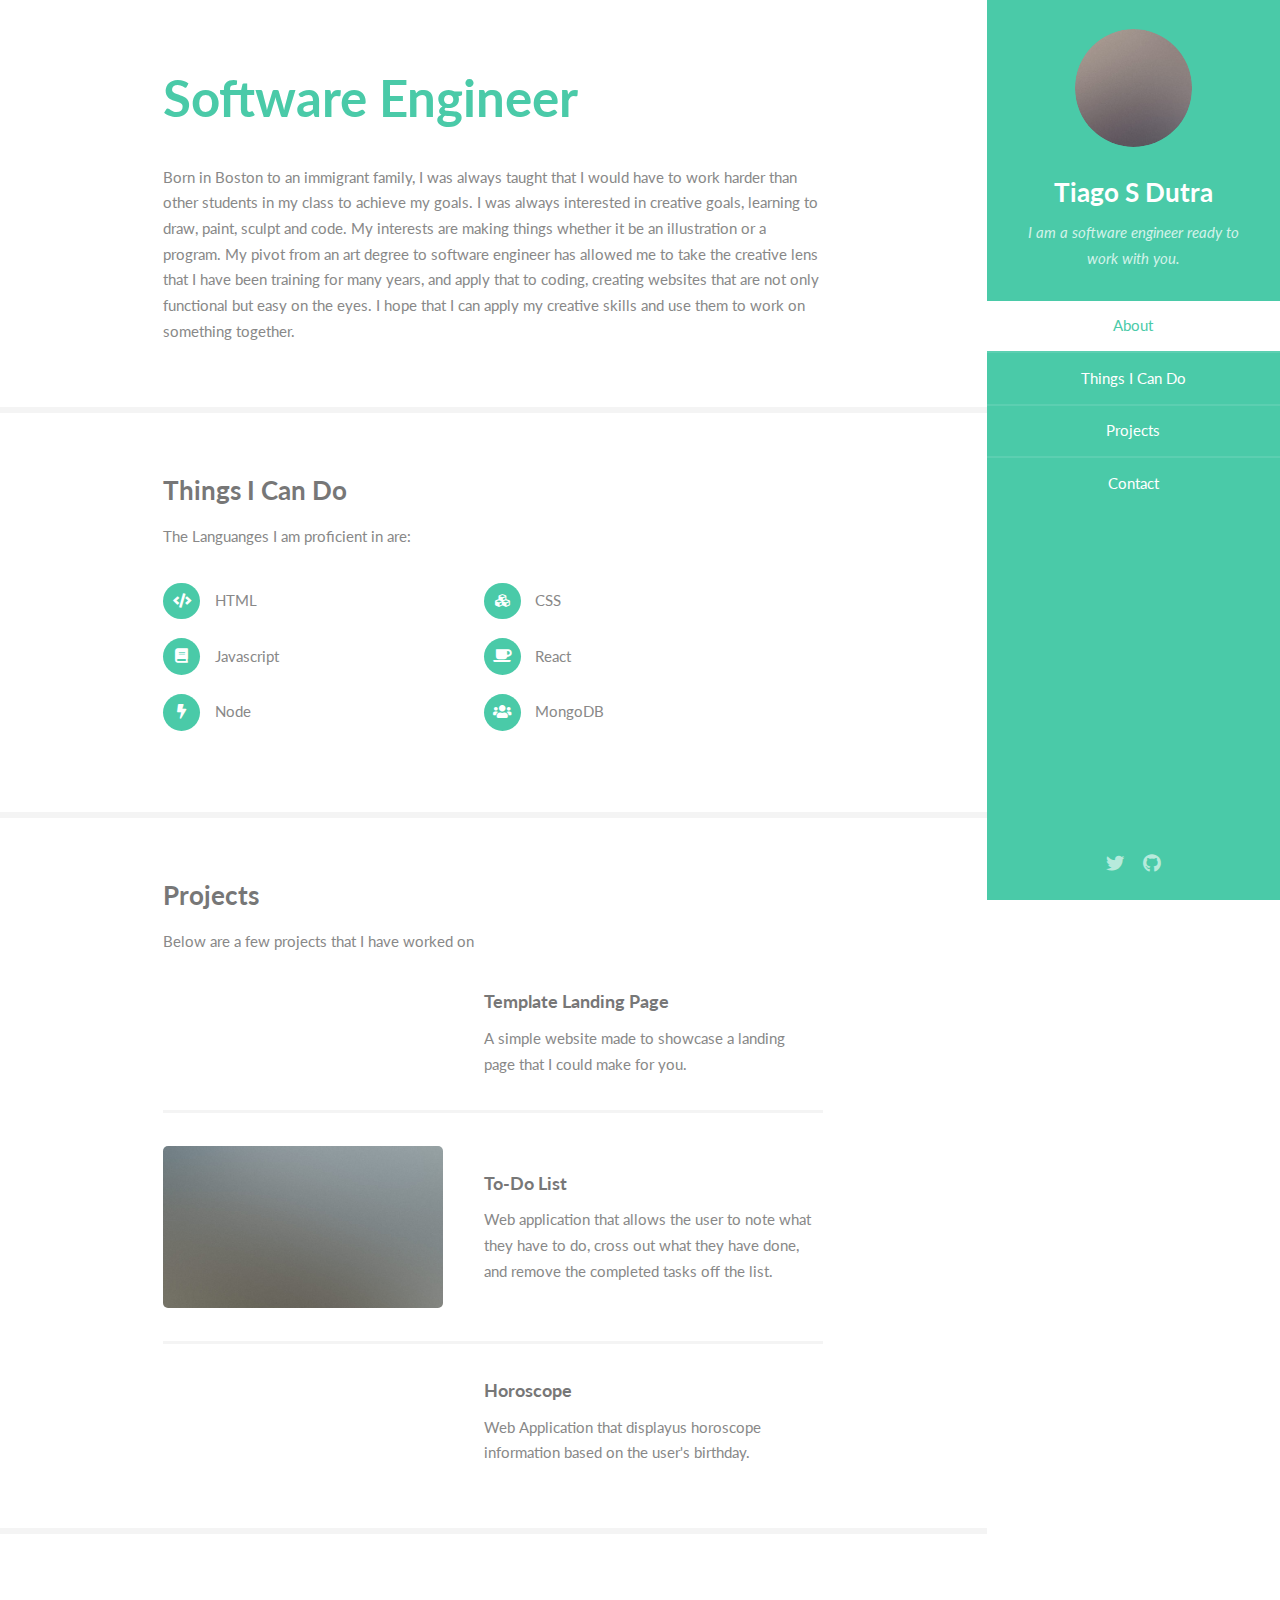
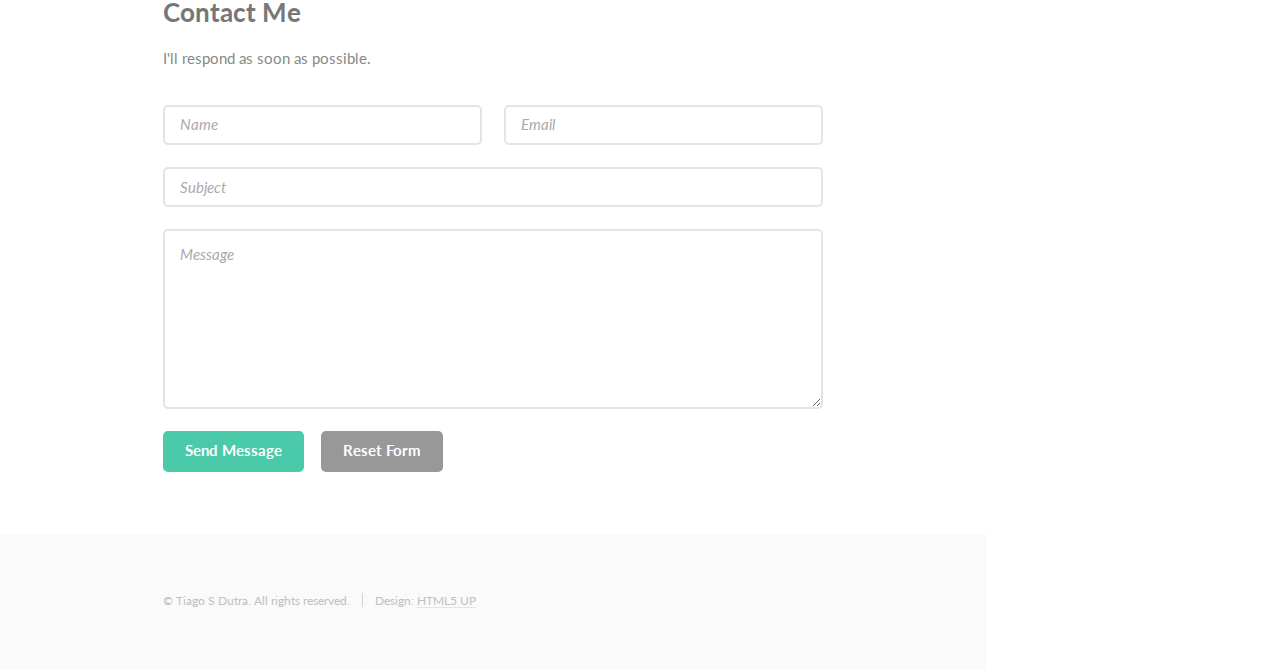
==== commit b8c8159f: "Updated images on the portfolio" ====
--- a/index.html
+++ b/index.html
@@ -6,7 +6,7 @@
 -->
 <html>
 	<head>
-		<title>Read Only by HTML5 UP</title>
+		<title>Tiago S Dutra</title>
 		<meta charset="utf-8" />
 		<meta name="viewport" content="width=device-width, initial-scale=1, user-scalable=no" />
 		<link rel="stylesheet" href="assets/css/main.css" />
@@ -84,21 +84,21 @@
 									<p>Below are a few projects that I have worked on</p>
 									<div class="features">
 										<article>
-											<a href="#" class="image"><img src="images/pic01.jpg" alt="" /></a>
+											<a href="projects/jwlia/jwlia2.html" class="image"><img src="images/todo.png" alt="" /></a>
 											<div class="inner">
 												<h4>Template Landing Page</h4>
 												<p>A simple website made to showcase a landing page that I could make for you.</p>
 											</div>
 										</article>
 										<article>
-											<a href="#" class="image"><img src="images/pic02.jpg" alt="" /></a>
+											<a href="projects/todo/todo.html" class="image"><img src="images/pic02.jpg" alt="" /></a>
 											<div class="inner">
 												<h4>To-Do List</h4>
 												<p>Web application that allows the user to note what they have to do, cross out what they have done, and remove the completed tasks off the list.</p>
 											</div>
 										</article>
 										<article>
-											<a href="#" class="image"><img src="images/pic03.jpg" alt="" /></a>
+											<a href="projects/horoscope/horoscope.html" class="image"><img src="images/horoscope.png" alt="" /></a>
 											<div class="inner">
 												<h4>Horoscope</h4>
 												<p>Web Application that displayus horoscope information based on the user's birthday.</p>
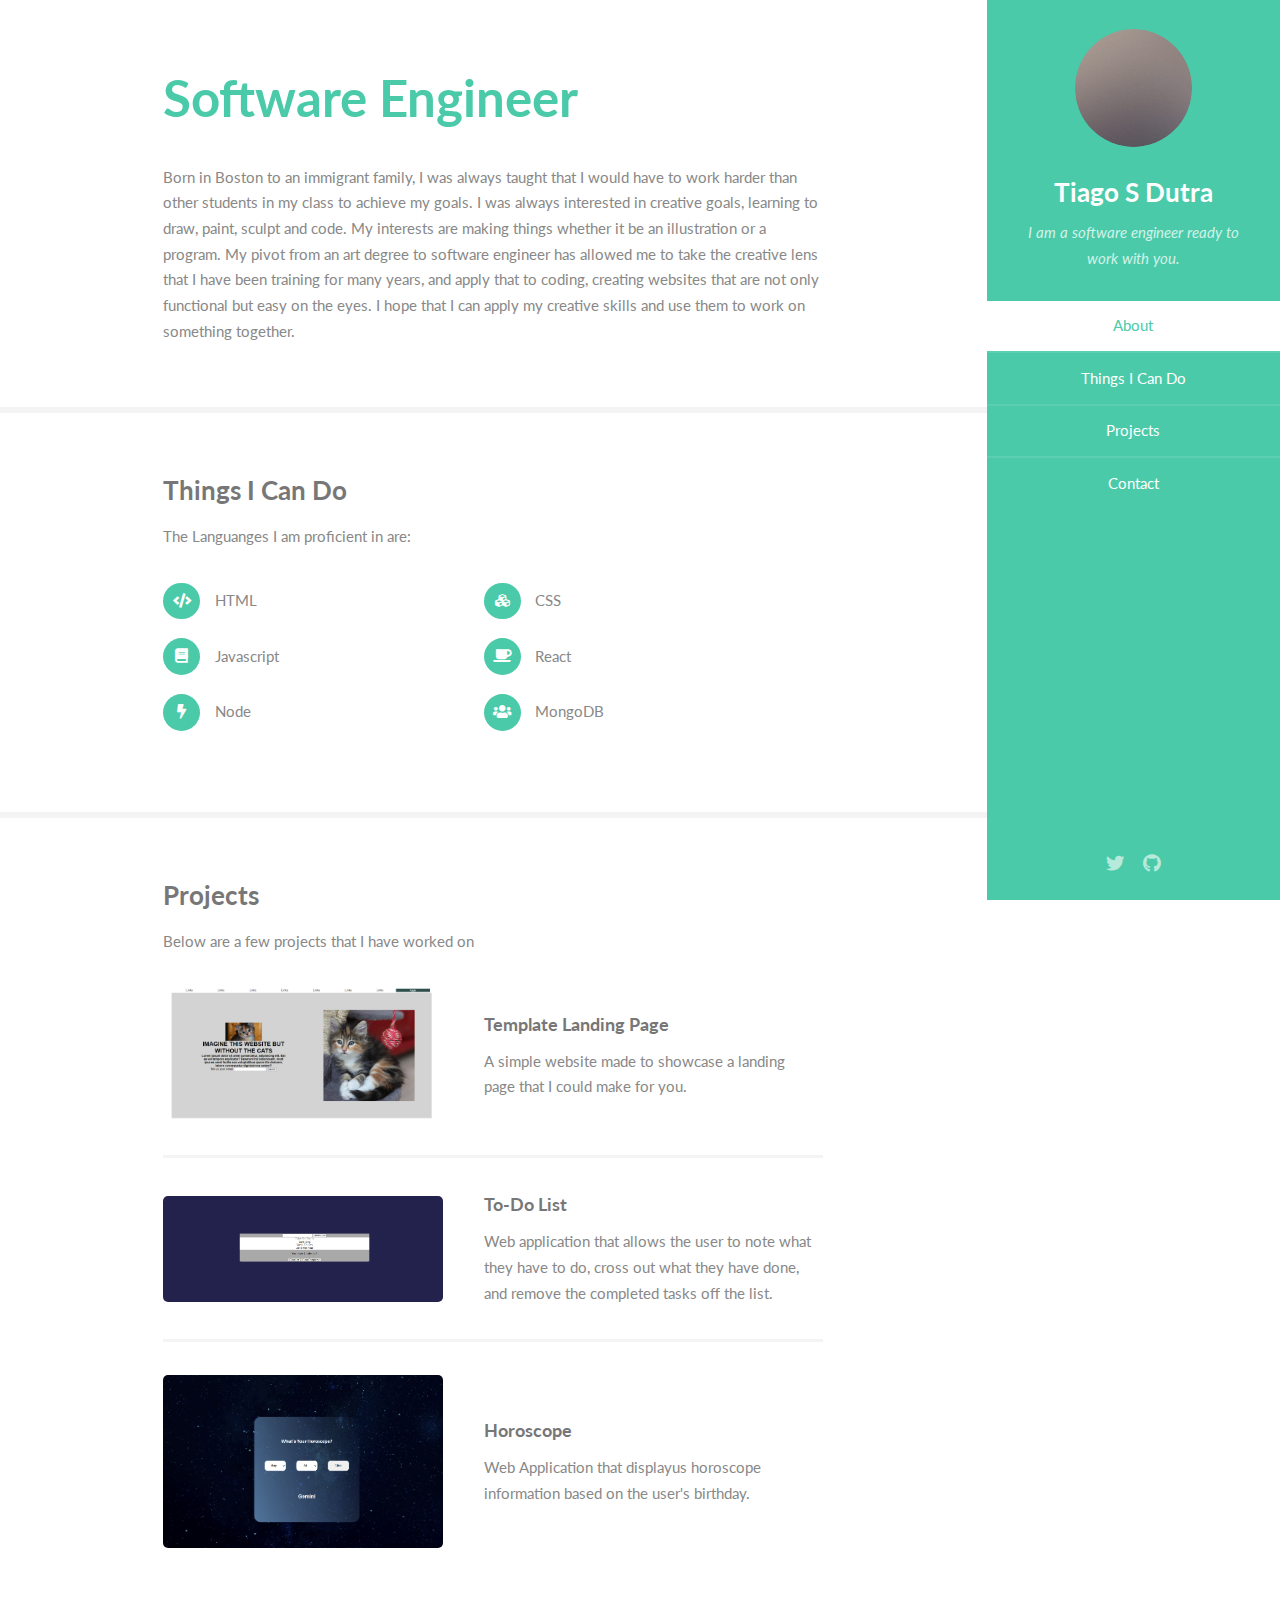
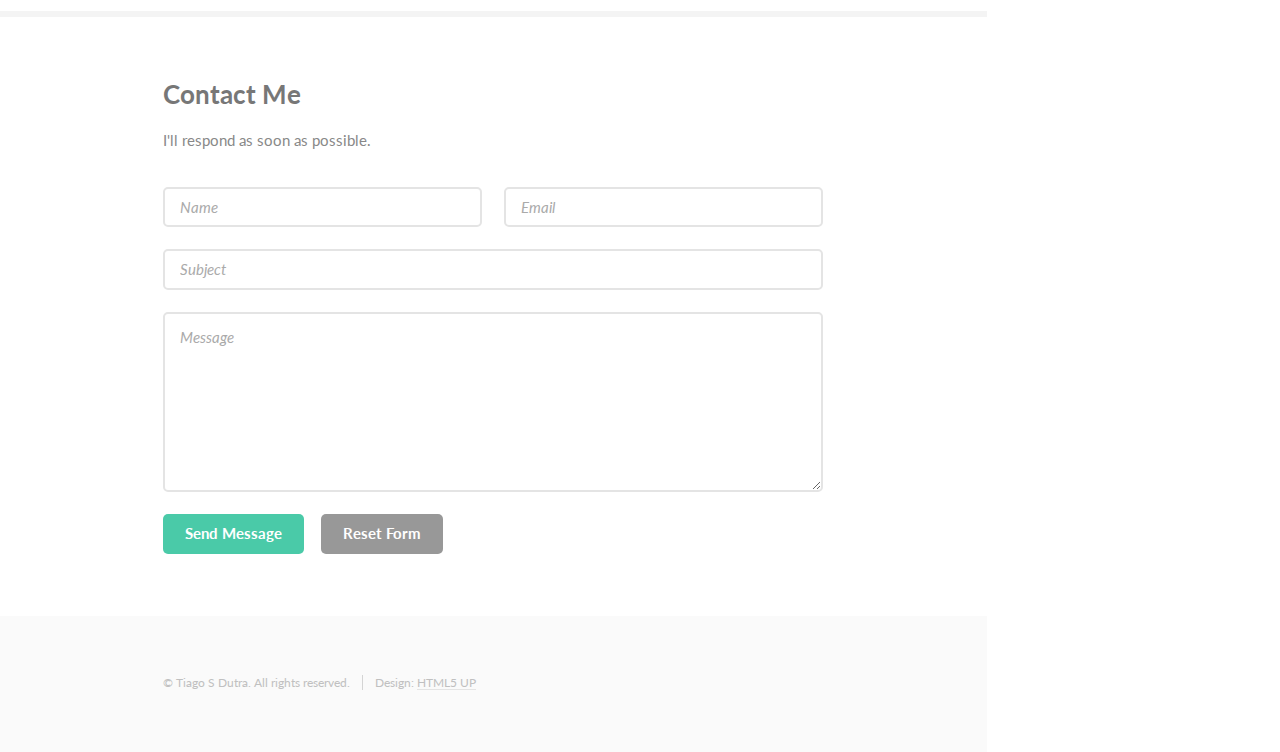
==== commit 805cd079: "Edited images" ====
--- a/index.html
+++ b/index.html
@@ -84,14 +84,14 @@
 									<p>Below are a few projects that I have worked on</p>
 									<div class="features">
 										<article>
-											<a href="projects/jwlia/jwlia2.html" class="image"><img src="images/todo.png" alt="" /></a>
+											<a href="projects/jwlia/jwlia2.html" class="image"><img src="images/jwlia.png" alt="" /></a>
 											<div class="inner">
 												<h4>Template Landing Page</h4>
 												<p>A simple website made to showcase a landing page that I could make for you.</p>
 											</div>
 										</article>
 										<article>
-											<a href="projects/todo/todo.html" class="image"><img src="images/pic02.jpg" alt="" /></a>
+											<a href="projects/todo/todo.html" class="image"><img src="images/todo.png" alt="" /></a>
 											<div class="inner">
 												<h4>To-Do List</h4>
 												<p>Web application that allows the user to note what they have to do, cross out what they have done, and remove the completed tasks off the list.</p>
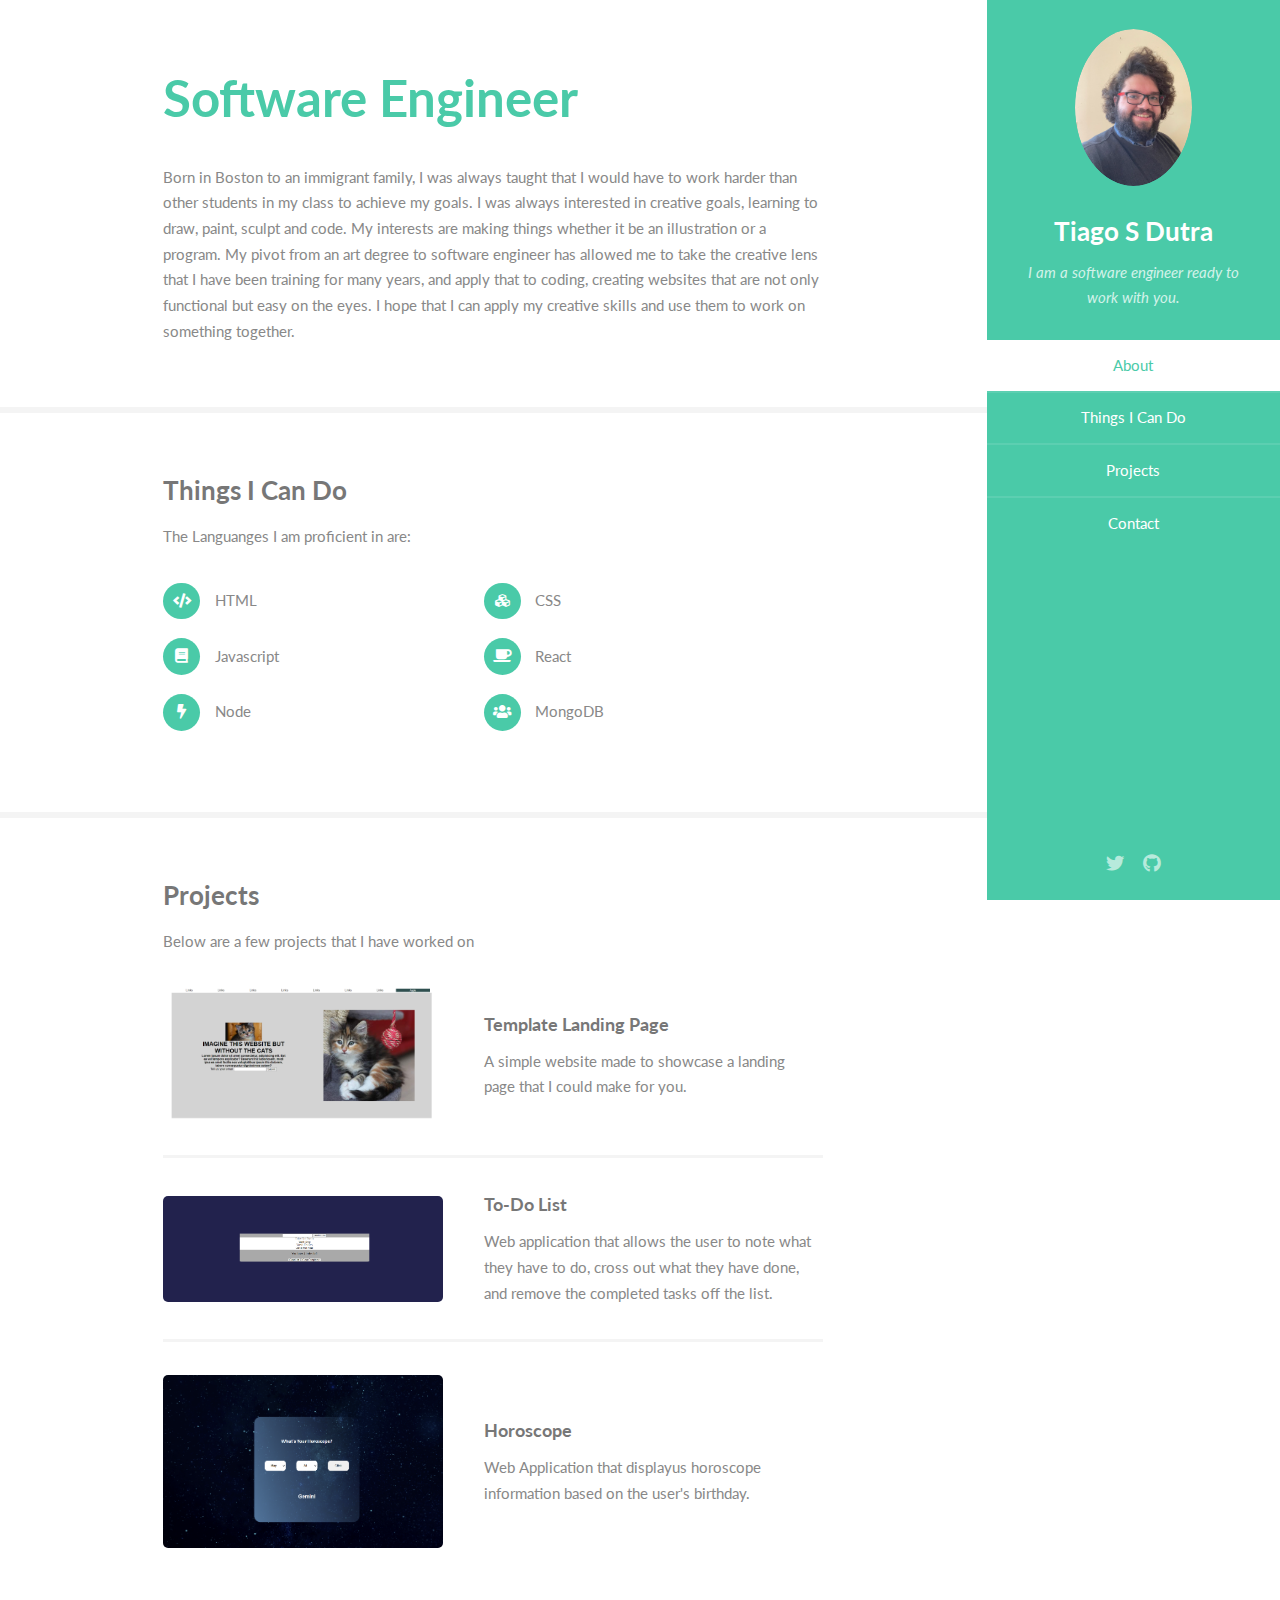
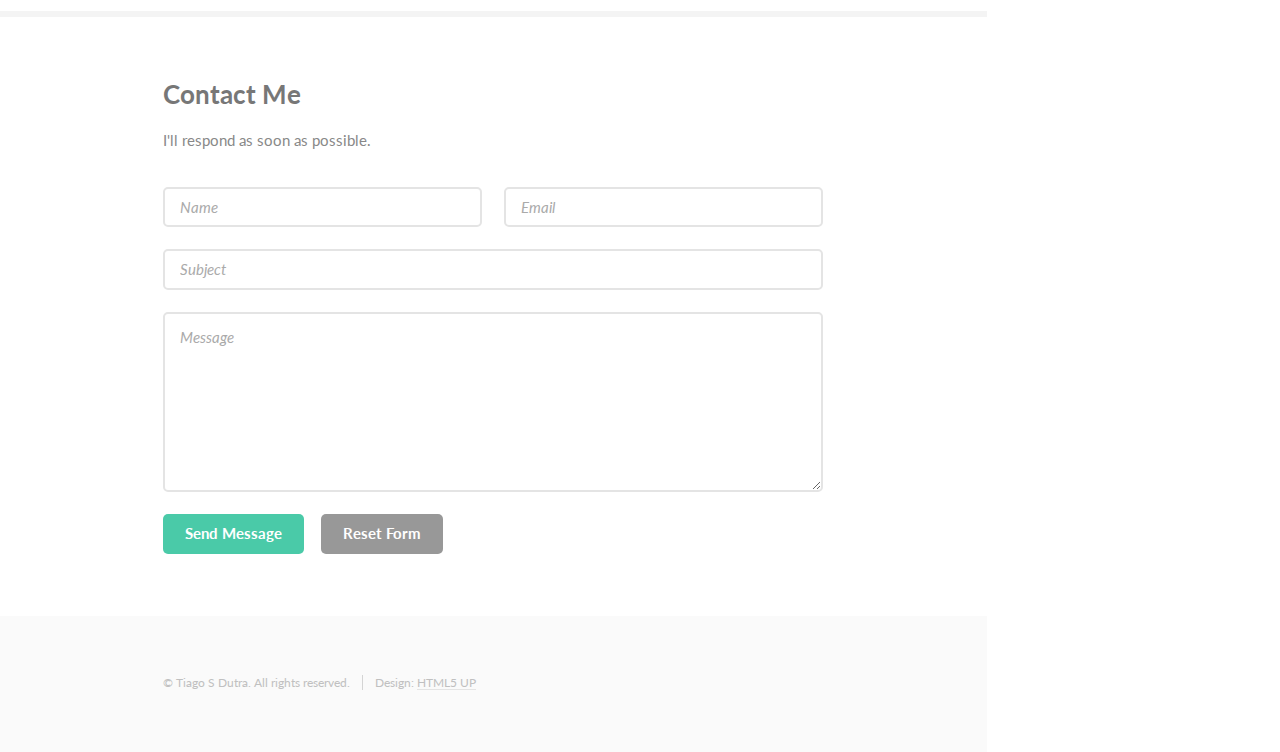
==== commit 025676fa: "Added headshot" ====
--- a/index.html
+++ b/index.html
@@ -16,7 +16,7 @@
 		<!-- Header -->
 			<section id="header">
 				<header>
-					<span class="image avatar"><img src="images/avatar.jpg" alt="" /></span>
+					<span class="image avatar"><img src="images/headshot.png" alt="" /></span>
 					<h1 id="logo"><a href="#">Tiago S Dutra</a></h1>
 					<p>I am a software engineer ready to work with you.</p>
 				</header>
@@ -113,7 +113,7 @@
 								<div class="container">
 									<h3>Contact Me</h3>
 									<p>I'll respond as soon as possible.</p>
-									<form method="post" action="#">
+									<form method="post" action="#" data-netlify="true">
 										<div class="row gtr-uniform">
 											<div class="col-6 col-12-xsmall"><input type="text" name="name" id="name" placeholder="Name" /></div>
 											<div class="col-6 col-12-xsmall"><input type="email" name="email" id="email" placeholder="Email" /></div>
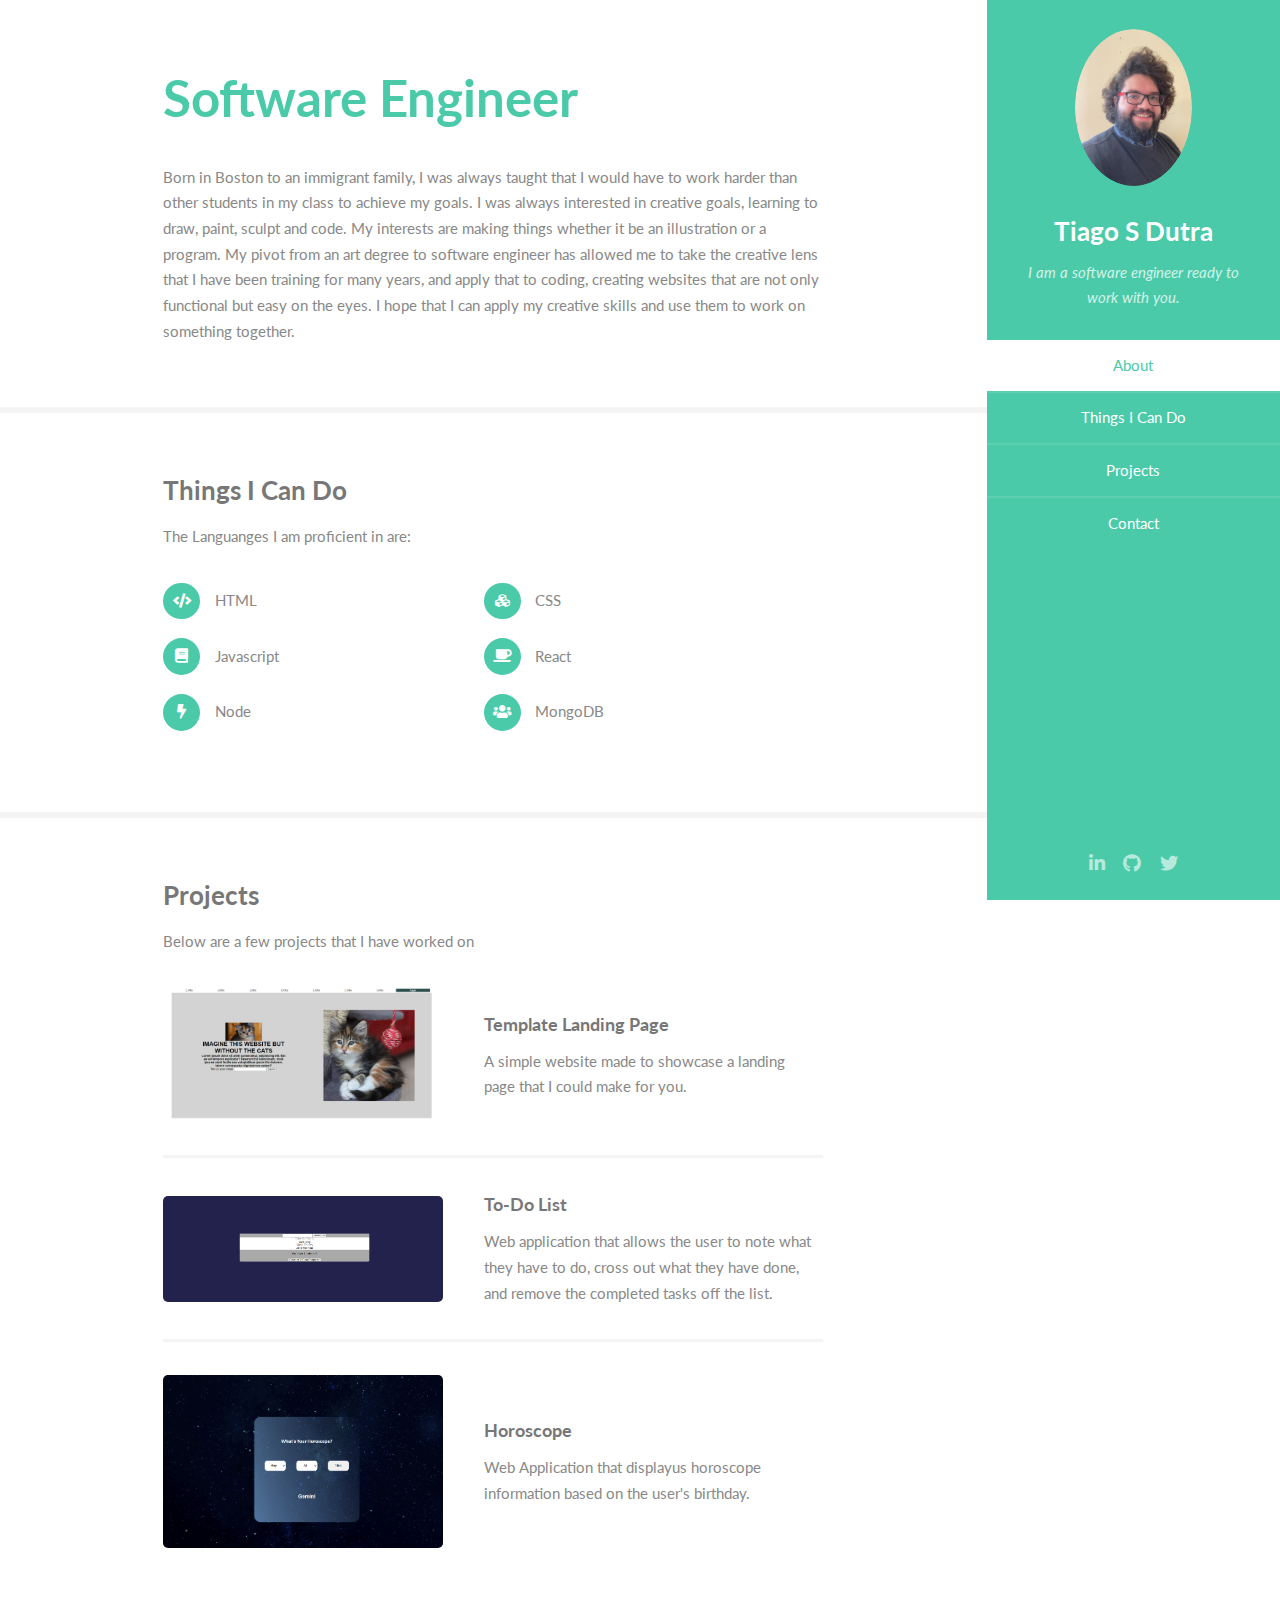
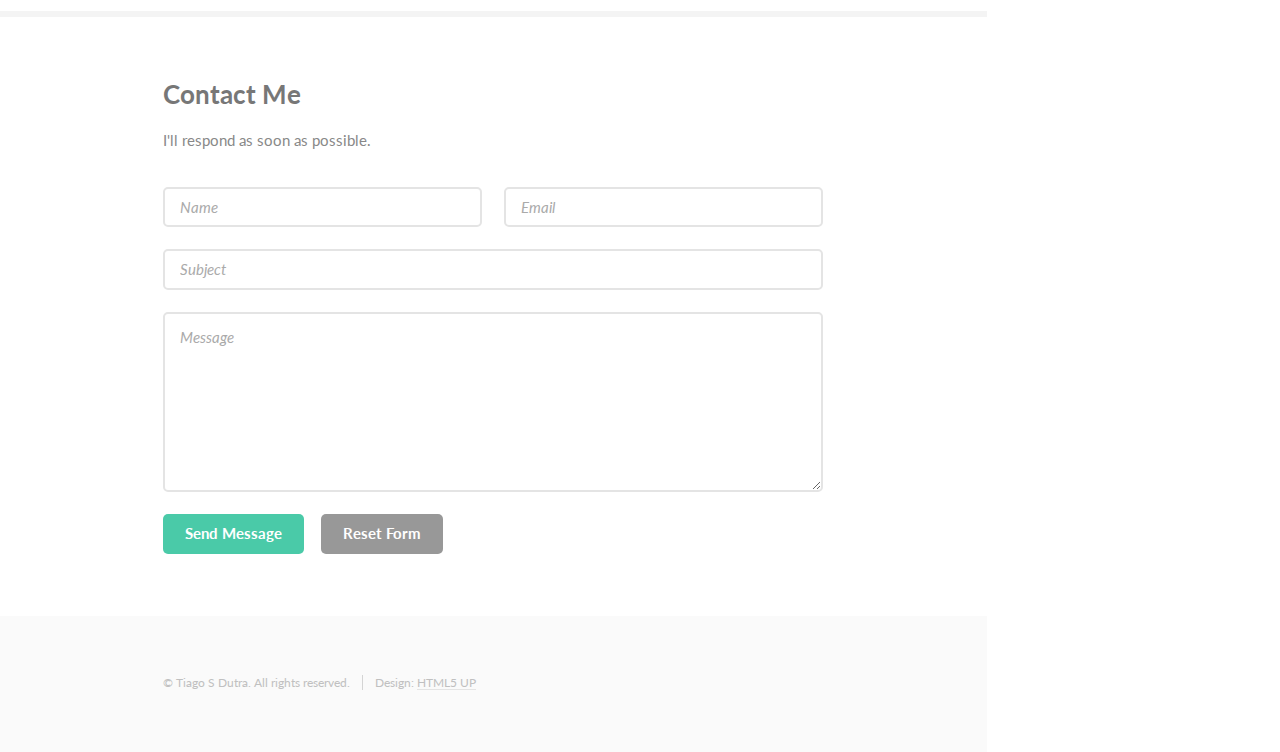
==== commit 2afb36a5: "added links to other websites" ====
--- a/index.html
+++ b/index.html
@@ -30,10 +30,11 @@
 				</nav>
 				<footer>
 					<ul class="icons">
-						<li><a href="#" class="icon brands fa-twitter"><span class="label">Twitter</span></a></li>
-						<!-- <li><a href="#" class="icon brands fa-facebook-f"><span class="label">Facebook</span></a></li> -->
+						
+						<li><a href="https://www.linkedin.com/in/tiago-s-dutra/" class="icon brands fa-linkedin-in"><span class="label">LinkedIn</span></a></li>
 						<!-- <li><a href="#" class="icon brands fa-instagram"><span class="label">Instagram</span></a></li> -->
-						<li><a href="#" class="icon brands fa-github"><span class="label">Github</span></a></li>
+						<li><a href="https://github.com/tiagosdutra/" class="icon brands fa-github"><span class="label">Github</span></a></li>
+						<li><a href="https://twitter.com/tiagosdutra" class="icon brands fa-twitter"><span class="label">Twitter</span></a></li>
 						<!-- <li><a href="#" class="icon solid fa-envelope"><span class="label">Email</span></a></li> -->
 					</ul>
 				</footer>
